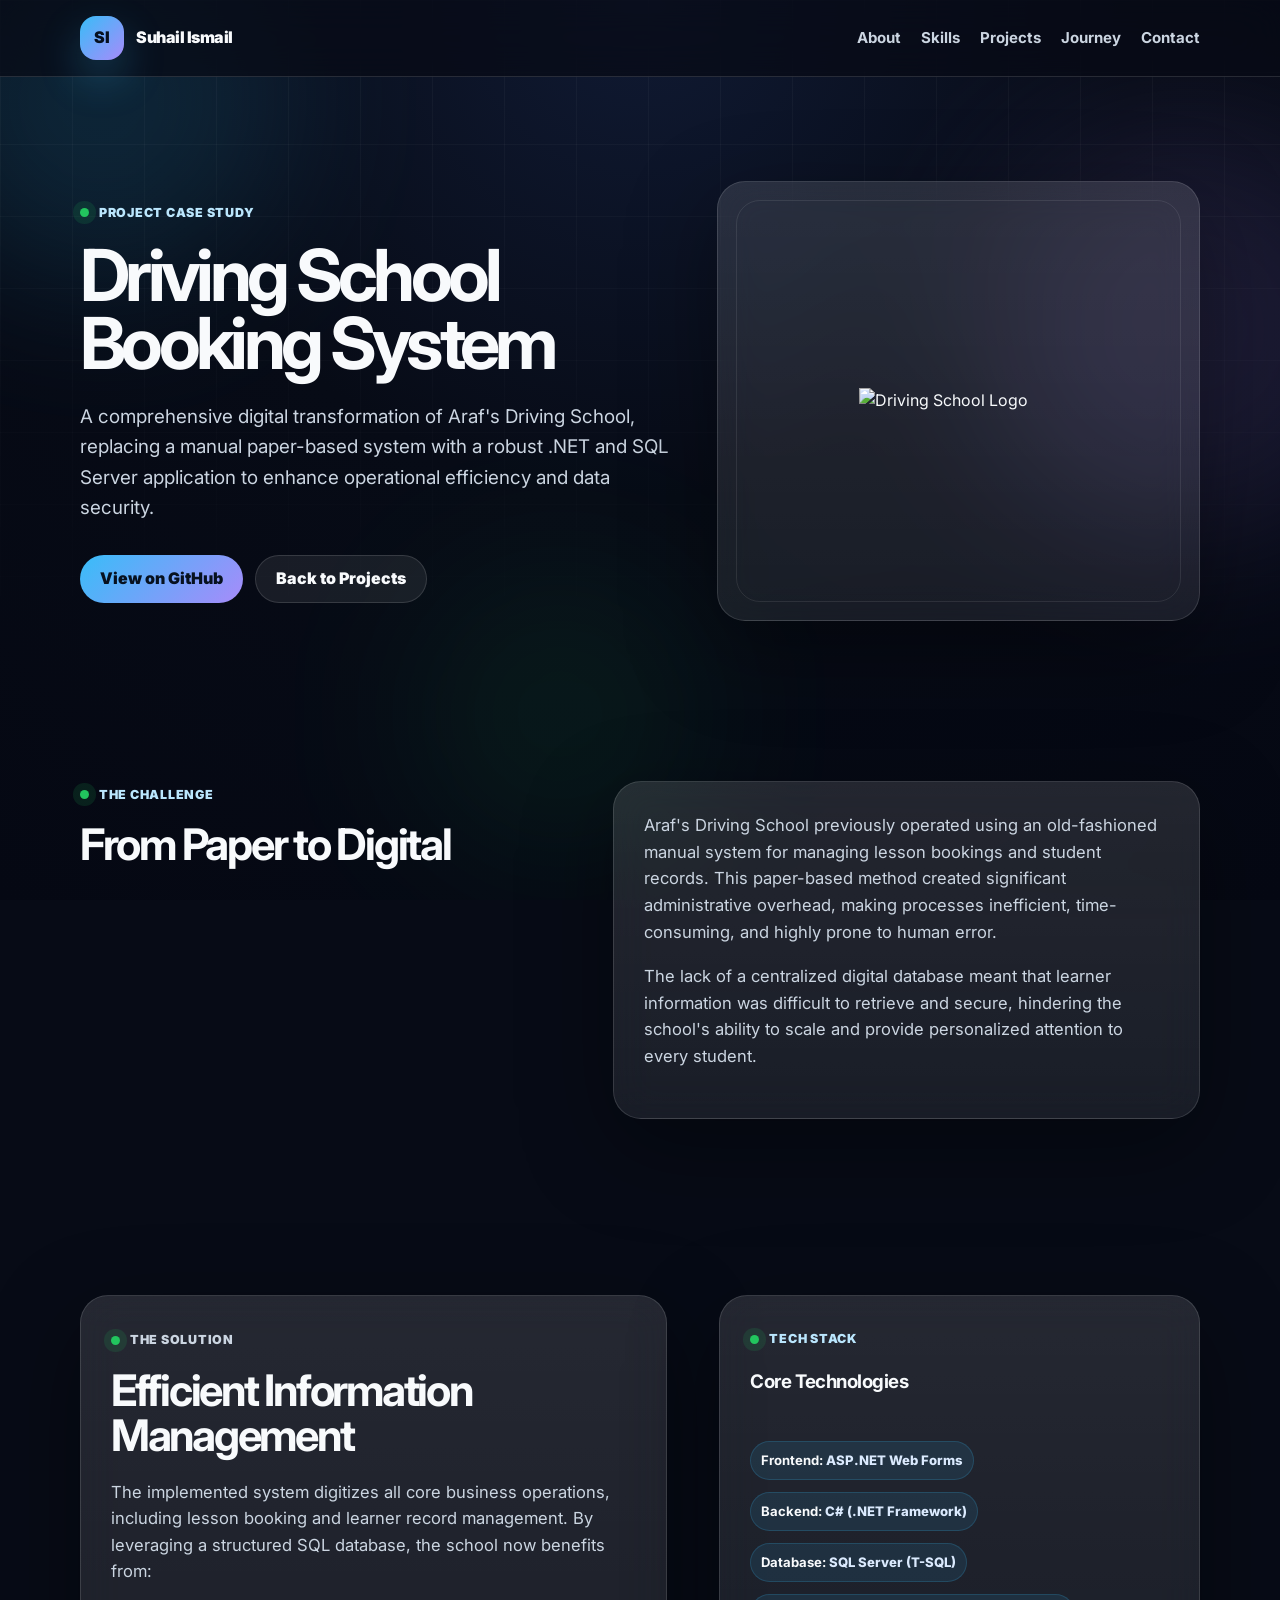
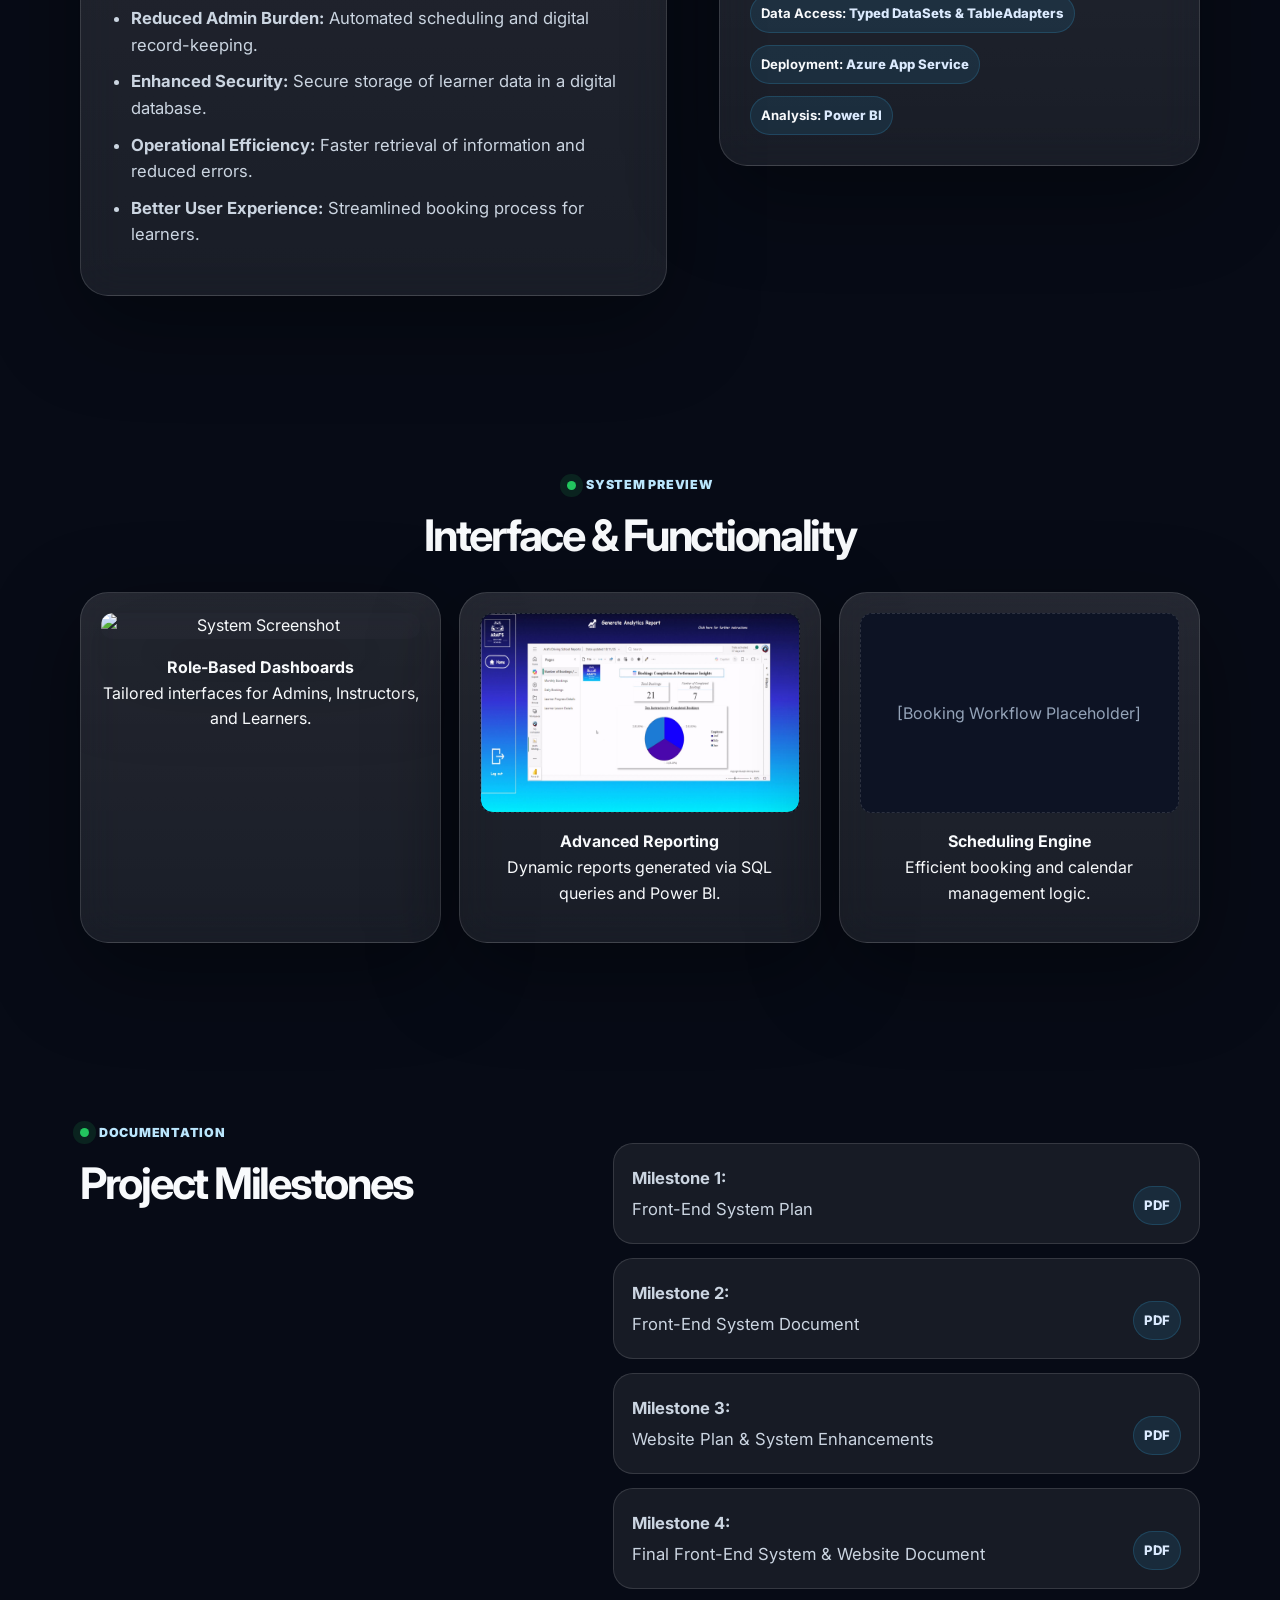
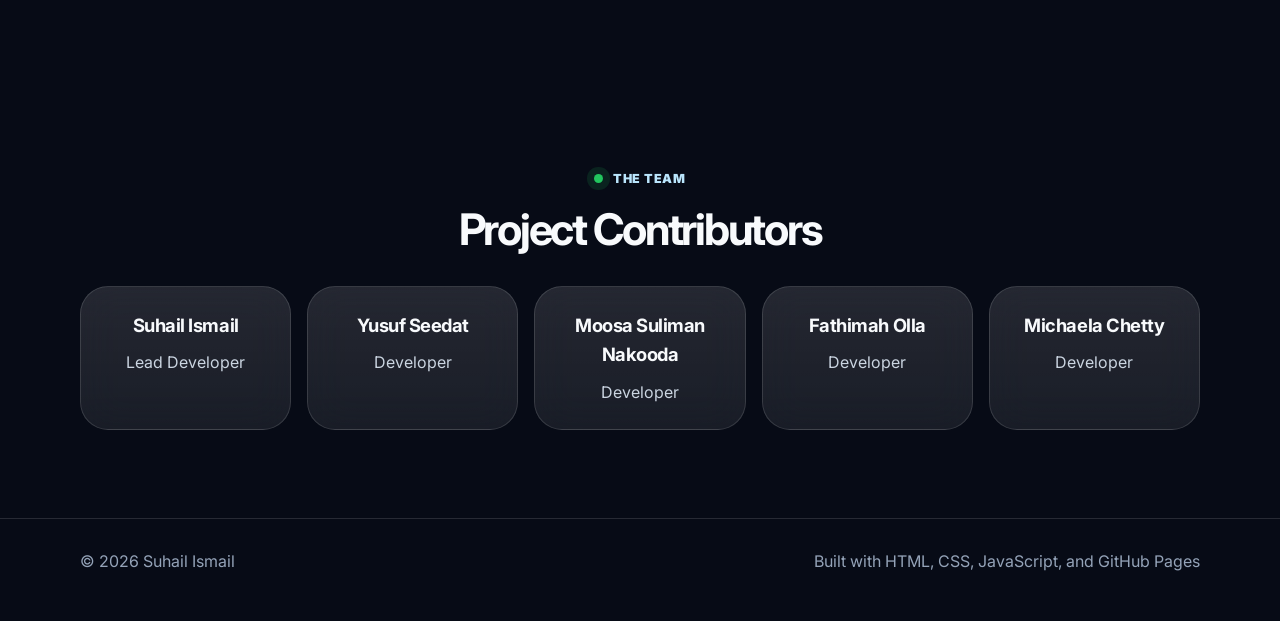
==== driving-school.html @ d76aa894 "Update image styling for system screenshot in Driving School project page" ====
<!doctype html>
<html lang="en">
<head>
  <meta charset="utf-8">
  <meta name="viewport" content="width=device-width, initial-scale=1">
  <meta name="description" content="Case study of the Driving School Booking System project by Suhail Ismail.">
  <meta name="theme-color" content="#070b16">
  <title>Driving School Booking System | Suhail Ismail</title>
  <link rel="preconnect" href="https://fonts.googleapis.com">
  <link rel="preconnect" href="https://fonts.gstatic.com" crossorigin>
  <link href="https://fonts.googleapis.com/css2?family=Inter:wght@400;500;600;700;800;900&display=swap" rel="stylesheet">
  <link rel="stylesheet" href="style.css">
</head>
<body>
  <div class="cursor-glow" aria-hidden="true"></div>
  <div class="site-bg" aria-hidden="true">
    <span class="orb orb-one"></span>
    <span class="orb orb-two"></span>
    <span class="orb orb-three"></span>
    <span class="grid-overlay"></span>
  </div>

  <header class="site-header">
    <nav class="nav wrap" aria-label="Main navigation">
      <a class="brand" href="index.html" aria-label="Suhail Ismail homepage">
        <span class="brand-mark">SI</span>
        <span class="brand-text">Suhail Ismail</span>
      </a>

      <button class="nav-toggle" type="button" aria-label="Open navigation" aria-expanded="false">
        <span></span><span></span><span></span>
      </button>

      <div class="nav-links" data-nav-links>
        <a href="index.html#about">About</a>
        <a href="index.html#skills">Skills</a>
        <a href="index.html#projects">Projects</a>
        <a href="index.html#journey">Journey</a>
        <a href="index.html#contact">Contact</a>
      </div>
    </nav>
  </header>

  <main>
    <section class="hero section-pad">
      <div class="wrap hero-grid">
        <div class="hero-copy reveal">
          <p class="eyebrow"><span></span>Project Case Study</p>
          <h1>Driving School Booking System</h1>
          <p class="hero-lead">A comprehensive digital transformation of Araf's Driving School, replacing a manual paper-based system with a robust .NET and SQL Server application to enhance operational efficiency and data security.</p>
          <div class="hero-actions">
            <a class="btn btn-primary" href="https://github.com/SI0209/MajorGroupProject" target="_blank" rel="noopener">View on GitHub</a>
            <a class="btn btn-ghost" href="index.html#projects">Back to Projects</a>
          </div>
        </div>

        <div class="hero-visual reveal tilt-card" data-tilt>
          <div class="visual-card glass-card">
            <img src="https://raw.githubusercontent.com/SI0209/MajorGroupProject/main/DrivingSchoolWebsite/Images/Logo_Transparent.png" alt="Driving School Logo" style="width: 200px; height: auto; margin: 0 auto; transform: translateZ(50px);">
          </div>
        </div>
      </div>
    </section>

    <section class="section-pad">
      <div class="wrap">
        <div class="two-col">
          <div class="section-heading reveal">
            <p class="eyebrow"><span></span>The Challenge</p>
            <h2>From Paper to Digital</h2>
          </div>
          <div class="about-copy reveal glass-card" style="padding: 30px; border-radius: var(--radius);">
            <p>Araf's Driving School previously operated using an old-fashioned manual system for managing lesson bookings and student records. This paper-based method created significant administrative overhead, making processes inefficient, time-consuming, and highly prone to human error.</p>
            <p>The lack of a centralized digital database meant that learner information was difficult to retrieve and secure, hindering the school's ability to scale and provide personalized attention to every student.</p>
          </div>
        </div>
      </div>
    </section>

    <section class="section-pad">
      <div class="wrap">
        <div class="two-col" style="grid-template-columns: minmax(0, 1.1fr) minmax(0, 0.9fr);">
          <div class="about-copy reveal glass-card" style="padding: 30px; border-radius: var(--radius);">
            <div class="section-heading" style="margin-bottom: 20px;">
              <p class="eyebrow"><span></span>The Solution</p>
              <h2>Efficient Information Management</h2>
            </div>
            <p>The implemented system digitizes all core business operations, including lesson booking and learner record management. By leveraging a structured SQL database, the school now benefits from:</p>
            <ul style="color: var(--muted); margin-top: 20px; padding-left: 20px;">
              <li style="margin-bottom: 10px;"><strong>Reduced Admin Burden:</strong> Automated scheduling and digital record-keeping.</li>
              <li style="margin-bottom: 10px;"><strong>Enhanced Security:</strong> Secure storage of learner data in a digital database.</li>
              <li style="margin-bottom: 10px;"><strong>Operational Efficiency:</strong> Faster retrieval of information and reduced errors.</li>
              <li style="margin-bottom: 10px;"><strong>Better User Experience:</strong> Streamlined booking process for learners.</li>
            </ul>
          </div>
          <div class="reveal glass-card" style="padding: 30px; border-radius: var(--radius);">
            <div class="section-heading" style="margin-bottom: 20px;">
              <p class="eyebrow"><span></span>Tech Stack</p>
              <h3>Core Technologies</h3>
            </div>
            <div class="tags" style="flex-direction: column; align-items: flex-start; gap: 12px;">
              <span><strong style="color: var(--text);">Frontend:</strong> ASP.NET Web Forms</span>
              <span><strong style="color: var(--text);">Backend:</strong> C# (.NET Framework)</span>
              <span><strong style="color: var(--text);">Database:</strong> SQL Server (T-SQL)</span>
              <span><strong style="color: var(--text);">Data Access:</strong> Typed DataSets & TableAdapters</span>
              <span><strong style="color: var(--text);">Deployment:</strong> Azure App Service</span>
              <span><strong style="color: var(--text);">Analysis:</strong> Power BI</span>
            </div>
          </div>
        </div>
      </div>
    </section>

    <section class="section-pad">
      <div class="wrap">
        <div class="section-heading reveal center-heading">
          <p class="eyebrow"><span></span>System Preview</p>
          <h2>Interface & Functionality</h2>
        </div>
        <div class="project-grid reveal" style="grid-template-columns: repeat(auto-fit, minmax(300px, 1fr));">
          <div class="glass-card" style="padding: 20px; text-align: center;">
            <img src="https://raw.githubusercontent.com/SI0209/MajorGroupProject/main/DrivingSchoolWebsite/Images/Screenshot_2.png" alt="System Screenshot" style="border-radius: 12px; margin-bottom: 15px; box-shadow: var(--shadow);">
            <p><strong>Role-Based Dashboards</strong><br>Tailored interfaces for Admins, Instructors, and Learners.</p>
          </div>
          <div class="glass-card" style="padding: 20px; text-align: center;">
            <div style="background: var(--bg-soft); height: 200px; border-radius: 12px; margin-bottom: 15px; display: grid; place-items: center; border: 1px dashed var(--line); color: var(--soft); overflow: hidden;">
              <img src="Images/FES Presentation - Made with Clipchamp_1763627851388.mp4_20260604_114147.027.jpg" alt="System Screenshot" style="width: 100%; height: 100%; object-fit: stretch; border-radius: 12px;">
            </div>
            <p><strong>Advanced Reporting</strong><br>Dynamic reports generated via SQL queries and Power BI.</p>
          </div>
          <div class="glass-card" style="padding: 20px; text-align: center;">
            <div style="background: var(--bg-soft); height: 200px; border-radius: 12px; margin-bottom: 15px; display: grid; place-items: center; border: 1px dashed var(--line); color: var(--soft);">
              [Booking Workflow Placeholder]
            </div>
            <p><strong>Scheduling Engine</strong><br>Efficient booking and calendar management logic.</p>
          </div>
        </div>
      </div>
    </section>

    <section class="section-pad">
      <div class="wrap">
        <div class="two-col">
          <div class="section-heading reveal">
            <p class="eyebrow"><span></span>Documentation</p>
            <h2>Project Milestones</h2>
          </div>
          <div class="about-copy reveal">
            <div class="about-cards" style="grid-template-columns: 1fr;">
              <a href="https://github.com/user-attachments/files/21842115/ISTN3AS.M1.DOCUMENT.1.pdf" target="_blank" class="mini-card" style="display: flex; justify-content: space-between; align-items: center; text-decoration: none;">
                <span><strong>Milestone 1:</strong> Front-End System Plan</span>
                <span class="tags"><span>PDF</span></span>
              </a>
              <a href="https://github.com/user-attachments/files/28586641/ISTN3AS.M2.DOCUMENT.2.pdf" target="_blank" class="mini-card" style="display: flex; justify-content: space-between; align-items: center; text-decoration: none;">
                <span><strong>Milestone 2:</strong> Front-End System Document</span>
                <span class="tags"><span>PDF</span></span>
              </a>
              <a href="https://github.com/user-attachments/files/28586600/ISTN3SI.M3.DOCUMENT.1.pdf" target="_blank" class="mini-card" style="display: flex; justify-content: space-between; align-items: center; text-decoration: none;">
                <span><strong>Milestone 3:</strong> Website Plan & System Enhancements</span>
                <span class="tags"><span>PDF</span></span>
              </a>
              <a href="https://github.com/user-attachments/files/28586684/ISTN3SI.M4.DOCUMENT.pdf" target="_blank" class="mini-card" style="display: flex; justify-content: space-between; align-items: center; text-decoration: none;">
                <span><strong>Milestone 4:</strong> Final Front-End System & Website Document</span>
                <span class="tags"><span>PDF</span></span>
              </a>
            </div>
          </div>
        </div>
      </div>
    </section>

    <section class="section-pad">
      <div class="wrap">
        <div class="section-heading reveal center-heading">
          <p class="eyebrow"><span></span>The Team</p>
          <h2>Project Contributors</h2>
        </div>
        <div class="skills-grid reveal" style="grid-template-columns: repeat(auto-fit, minmax(200px, 1fr));">
          <article class="skill-card glass-card" style="text-align: center;"><h3>Suhail Ismail</h3><p>Lead Developer</p></article>
          <article class="skill-card glass-card" style="text-align: center;"><h3>Yusuf Seedat</h3><p>Developer</p></article>
          <article class="skill-card glass-card" style="text-align: center;"><h3>Moosa Suliman Nakooda</h3><p>Developer</p></article>
          <article class="skill-card glass-card" style="text-align: center;"><h3>Fathimah Olla</h3><p>Developer</p></article>
          <article class="skill-card glass-card" style="text-align: center;"><h3>Michaela Chetty</h3><p>Developer</p></article>
        </div>
      </div>
    </section>
  </main>

  <footer class="site-footer">
    <div class="wrap footer-inner">
      <span>© 2026 Suhail Ismail</span>
      <span>Built with HTML, CSS, JavaScript, and GitHub Pages</span>
    </div>
  </footer>

  <script src="script.js"></script>
</body>
</html>
---- style.css ----
:root {
  --bg: #070b16;
  --bg-soft: #0d1324;
  --card: rgba(255, 255, 255, 0.075);
  --card-strong: rgba(255, 255, 255, 0.12);
  --text: #f8fafc;
  --muted: #cbd5e1;
  --soft: #94a3b8;
  --line: rgba(255, 255, 255, 0.13);
  --accent: #38bdf8;
  --accent-two: #a78bfa;
  --accent-three: #22c55e;
  --shadow: 0 28px 90px rgba(0, 0, 0, 0.38);
  --radius: 28px;
  --max: 1120px;
}

* { box-sizing: border-box; }
html { scroll-behavior: smooth; overflow-x: hidden; }
body {
  margin: 0;
  font-family: Inter, system-ui, -apple-system, BlinkMacSystemFont, "Segoe UI", sans-serif;
  background: var(--bg);
  color: var(--text);
  line-height: 1.6;
  overflow-x: hidden;
}

a { color: inherit; text-decoration: none; }
img { max-width: 100%; display: block; }
::selection { background: rgba(56, 189, 248, 0.3); }

.wrap { width: min(var(--max), calc(100% - 32px)); margin: 0 auto; }
.section-pad { padding: 88px 0; position: relative; }
.hero-copy, .section-heading, .about-copy, .skill-card, .project-card, .contact-card, .timeline { min-width: 0; }

.site-bg { position: fixed; inset: 0; z-index: -2; overflow: hidden; background: radial-gradient(circle at top, #101a33 0%, var(--bg) 45%, #050813 100%); }
.grid-overlay {
  position: absolute;
  inset: 0;
  background-image:
    linear-gradient(rgba(255,255,255,0.04) 1px, transparent 1px),
    linear-gradient(90deg, rgba(255,255,255,0.04) 1px, transparent 1px);
  background-size: 72px 72px;
  mask-image: linear-gradient(to bottom, black, transparent 78%);
}
.orb { position: absolute; border-radius: 50%; filter: blur(80px); opacity: 0.55; animation: floatOrb 16s ease-in-out infinite alternate; }
.orb-one { width: 360px; height: 360px; background: rgba(56, 189, 248, 0.28); top: -80px; left: -80px; }
.orb-two { width: 420px; height: 420px; background: rgba(167, 139, 250, 0.24); top: 120px; right: -120px; animation-delay: -4s; }
.orb-three { width: 300px; height: 300px; background: rgba(34, 197, 94, 0.15); bottom: 4%; left: 32%; animation-delay: -8s; }
@keyframes floatOrb { to { transform: translate3d(42px, -36px, 0) scale(1.08); } }

.cursor-glow {
  position: fixed;
  width: 420px;
  height: 420px;
  border-radius: 50%;
  background: radial-gradient(circle, rgba(56, 189, 248, 0.13), transparent 62%);
  pointer-events: none;
  z-index: -1;
  transform: translate(-50%, -50%);
  opacity: 0;
  transition: opacity 0.25s ease;
}

.site-header {
  position: sticky;
  top: 0;
  z-index: 50;
  backdrop-filter: blur(18px);
  background: rgba(7, 11, 22, 0.72);
  border-bottom: 1px solid var(--line);
}
.nav { min-height: 76px; display: flex; align-items: center; justify-content: space-between; gap: 24px; }
.brand { display: inline-flex; align-items: center; gap: 12px; font-weight: 900; letter-spacing: -0.03em; }
.brand-mark {
  width: 44px;
  height: 44px;
  display: grid;
  place-items: center;
  border-radius: 16px;
  background: linear-gradient(135deg, var(--accent), var(--accent-two));
  color: #06101f;
  box-shadow: 0 18px 42px rgba(56, 189, 248, 0.26);
  flex: 0 0 auto;
}
.brand-text { font-size: 1rem; }
.nav-links { display: flex; align-items: center; gap: 20px; color: var(--muted); font-weight: 700; font-size: 0.94rem; }
.nav-links a { transition: color 0.2s ease; }
.nav-links a:hover { color: var(--accent); }
.nav-toggle { display: none; width: 44px; height: 44px; border: 1px solid var(--line); border-radius: 14px; background: rgba(255,255,255,0.06); }
.nav-toggle span { display: block; width: 18px; height: 2px; margin: 4px auto; background: var(--text); border-radius: 999px; }

.hero { min-height: auto; display: grid; align-items: center; padding-top: 104px; padding-bottom: 72px; }
.hero-grid { display: grid; grid-template-columns: minmax(0, 1fr) minmax(340px, 0.82fr); gap: clamp(24px, 4vw, 48px); align-items: center; }
.eyebrow { display: inline-flex; align-items: center; gap: 10px; margin: 0 0 18px; color: #bae6fd; font-weight: 900; letter-spacing: 0.06em; text-transform: uppercase; font-size: 0.78rem; }
.eyebrow span { width: 9px; height: 9px; border-radius: 99px; background: var(--accent-three); box-shadow: 0 0 0 7px rgba(34,197,94,0.13); flex: 0 0 auto; }
h1, h2, h3, p { overflow-wrap: normal; word-break: normal; }
h1 { margin: 0; font-size: clamp(2.8rem, 5.6vw, 5.15rem); line-height: 0.96; letter-spacing: -0.065em; max-width: 780px; }
h2 { margin: 0; font-size: clamp(2rem, 3.4vw, 3.15rem); line-height: 1.04; letter-spacing: -0.052em; }
h3 { margin: 0; letter-spacing: -0.025em; }
.hero-lead { max-width: 720px; margin: 24px 0 0; color: var(--muted); font-size: clamp(1.02rem, 1.65vw, 1.18rem); }
.hero-actions { display: flex; flex-wrap: wrap; gap: 12px; margin-top: 32px; }
.btn {
  display: inline-flex;
  align-items: center;
  justify-content: center;
  min-height: 48px;
  padding: 0 20px;
  border-radius: 999px;
  font-weight: 900;
  border: 1px solid var(--line);
  transition: transform 0.2s ease, border-color 0.2s ease, background 0.2s ease;
}
.btn:hover { transform: translateY(-2px); border-color: rgba(56, 189, 248, 0.65); }
.btn-primary { border: 0; background: linear-gradient(135deg, var(--accent), var(--accent-two)); color: #07111f; }
.btn-ghost { background: rgba(255,255,255,0.075); color: var(--text); }
.hero-meta { display: grid; grid-template-columns: repeat(3, minmax(0, 1fr)); gap: 12px; margin-top: 38px; }
.hero-meta div { padding: 16px; border: 1px solid var(--line); border-radius: 18px; background: rgba(255,255,255,0.055); }
.hero-meta strong { display: block; font-size: 1.05rem; }
.hero-meta span { display: block; color: var(--soft); font-size: 0.9rem; margin-top: 3px; }

.glass-card {
  background: linear-gradient(180deg, var(--card-strong), var(--card));
  border: 1px solid var(--line);
  border-radius: var(--radius);
  box-shadow: var(--shadow);
  backdrop-filter: blur(20px);
}
.hero-visual { perspective: 900px; min-width: 0; width: 100%; max-width: 520px; justify-self: end; }
.visual-card { min-height: 440px; position: relative; padding: 26px; display: grid; align-items: center; transform-style: preserve-3d; overflow: hidden; }
.visual-card::before {
  content: "";
  position: absolute;
  inset: 18px;
  border-radius: 24px;
  border: 1px solid rgba(255,255,255,0.09);
  transform: translateZ(34px);
}
.code-window { position: relative; z-index: 2; transform: translateZ(64px); border-radius: 22px; overflow: hidden; background: rgba(4, 8, 18, 0.86); border: 1px solid rgba(255,255,255,0.12); box-shadow: 0 28px 70px rgba(0,0,0,0.38); }
.window-dots { display: flex; gap: 8px; padding: 16px; border-bottom: 1px solid rgba(255,255,255,0.1); }
.window-dots span { width: 11px; height: 11px; border-radius: 50%; background: var(--accent); }
.window-dots span:nth-child(2) { background: var(--accent-two); }
.window-dots span:nth-child(3) { background: var(--accent-three); }
pre { margin: 0; padding: 22px; color: #dbeafe; font-size: clamp(0.78rem, 1.1vw, 0.92rem); overflow-x: auto; white-space: pre; max-width: 100%; }
.floating-badge { position: absolute; z-index: 3; padding: 12px 16px; border-radius: 999px; background: rgba(255,255,255,0.1); border: 1px solid var(--line); color: var(--muted); font-weight: 900; box-shadow: 0 18px 40px rgba(0,0,0,0.2); }
.badge-top { top: 42px; right: 24px; transform: translateZ(92px); }
.badge-bottom { bottom: 46px; left: 28px; transform: translateZ(92px); }

.two-col { display: grid; grid-template-columns: minmax(0, 0.9fr) minmax(0, 1.1fr); gap: 52px; align-items: start; }
.section-heading p:not(.eyebrow), .about-copy p, .skill-card p, .project-card p, .timeline-item p, .contact-card p { color: var(--muted); }
.center-heading { text-align: center; max-width: 760px; margin: 0 auto 34px; }
.center-heading .eyebrow { justify-content: center; }
.about-copy { font-size: 1.04rem; }
.about-copy p { margin: 0 0 18px; }
.about-cards { display: grid; grid-template-columns: repeat(2, minmax(0, 1fr)); gap: 14px; margin-top: 24px; }
.mini-card { padding: 18px; border-radius: 20px; border: 1px solid var(--line); background: rgba(255,255,255,0.065); min-width: 0; }
.mini-card strong { display: block; margin-bottom: 5px; }
.mini-card span { color: var(--muted); }

.skills-grid { display: grid; grid-template-columns: repeat(4, minmax(0, 1fr)); gap: 16px; }
.skill-card { padding: 24px; box-shadow: none; }
.skill-card h3 { margin-bottom: 10px; font-size: 1.15rem; }
.skill-card p { margin: 0; }

.project-grid { display: grid; grid-template-columns: repeat(3, minmax(0, 1fr)); gap: 18px; }
.project-card { padding: 26px; min-height: 390px; display: flex; flex-direction: column; transform-style: preserve-3d; }
.project-number { width: 56px; height: 56px; display: grid; place-items: center; border-radius: 18px; background: rgba(56,189,248,0.12); border: 1px solid rgba(56,189,248,0.2); color: #bae6fd; font-weight: 950; margin-bottom: 24px; transform: translateZ(36px); flex: 0 0 auto; }
.project-card h3 { font-size: 1.35rem; margin-bottom: 12px; transform: translateZ(32px); }
.project-card p { margin: 0; transform: translateZ(26px); }
.tags { display: flex; flex-wrap: wrap; gap: 9px; margin-top: auto; padding-top: 24px; transform: translateZ(28px); }
.tags span { font-size: 0.82rem; color: #dbeafe; font-weight: 800; padding: 8px 10px; border-radius: 999px; background: rgba(56,189,248,0.1); border: 1px solid rgba(56,189,248,0.18); }

.timeline { position: relative; display: grid; gap: 24px; }
.timeline::before { content: ""; position: absolute; left: 11px; top: 8px; bottom: 8px; width: 1px; background: var(--line); }
.timeline-item { display: grid; grid-template-columns: 24px minmax(0, 1fr); gap: 18px; }
.timeline-item > span { width: 23px; height: 23px; border-radius: 50%; background: linear-gradient(135deg, var(--accent), var(--accent-two)); box-shadow: 0 0 0 8px rgba(56,189,248,0.09); position: relative; z-index: 1; }
.timeline-item h3 { margin-bottom: 5px; }
.timeline-item p { margin: 0; }

.contact-section { padding-bottom: 72px; }
.contact-card { padding: 34px; display: grid; grid-template-columns: minmax(0, 1.1fr) minmax(280px, 0.9fr); gap: 28px; align-items: center; }
.contact-card h2 { margin-bottom: 14px; }
.contact-card p { margin: 0; }
.contact-links { display: grid; gap: 12px; min-width: 0; }
.contact-links a { padding: 15px 16px; border-radius: 18px; background: rgba(255,255,255,0.065); border: 1px solid var(--line); color: var(--muted); font-weight: 900; transition: color 0.2s ease, border-color 0.2s ease, transform 0.2s ease; overflow-wrap: anywhere; }
.contact-links a:hover { color: var(--accent); border-color: rgba(56,189,248,0.38); transform: translateX(4px); }

.site-footer { border-top: 1px solid var(--line); padding: 30px 0 46px; color: var(--soft); }
.footer-inner { display: flex; justify-content: space-between; gap: 18px; flex-wrap: wrap; }

.reveal { opacity: 0; transform: translateY(24px); transition: opacity 0.7s ease, transform 0.7s ease; }
.reveal.visible { opacity: 1; transform: translateY(0); }
.tilt-card { transition: transform 0.18s ease; will-change: transform; }

@media (max-width: 1180px) {
  .hero-grid { grid-template-columns: 1fr; }
  .hero-visual { justify-self: start; max-width: 620px; }
  .visual-card { min-height: 380px; }
}

@media (max-width: 980px) {
  .two-col, .contact-card { grid-template-columns: 1fr; }
  .skills-grid, .project-grid { grid-template-columns: repeat(2, minmax(0, 1fr)); }
  .hero { min-height: auto; }
}

@media (max-width: 760px) {
  .section-pad { padding: 70px 0; }
  .nav-toggle { display: block; }
  .nav-links {
    position: absolute;
    left: 16px;
    right: 16px;
    top: 84px;
    display: grid;
    gap: 6px;
    padding: 16px;
    border: 1px solid var(--line);
    border-radius: 22px;
    background: rgba(7, 11, 22, 0.95);
    box-shadow: var(--shadow);
    opacity: 0;
    pointer-events: none;
    transform: translateY(-10px);
    transition: 0.2s ease;
  }
  .nav-links.open { opacity: 1; pointer-events: auto; transform: translateY(0); }
  .nav-links a { padding: 12px; border-radius: 14px; background: rgba(255,255,255,0.05); }
  h1 { font-size: clamp(2.45rem, 12vw, 4.1rem); letter-spacing: -0.055em; }
  h2 { font-size: clamp(2rem, 9vw, 3rem); }
  .hero-meta, .about-cards, .skills-grid, .project-grid { grid-template-columns: 1fr; }
  .hero-visual { display: none; }
}

@media (max-width: 480px) {
  .wrap { width: min(100% - 22px, var(--max)); }
  .brand-text { display: none; }
  .hero-actions .btn { width: 100%; }
  .contact-card, .project-card, .skill-card { padding: 22px; }
}

@media (prefers-reduced-motion: reduce) {
  *, *::before, *::after { animation: none !important; transition: none !important; scroll-behavior: auto !important; }
  .reveal { opacity: 1; transform: none; }
}
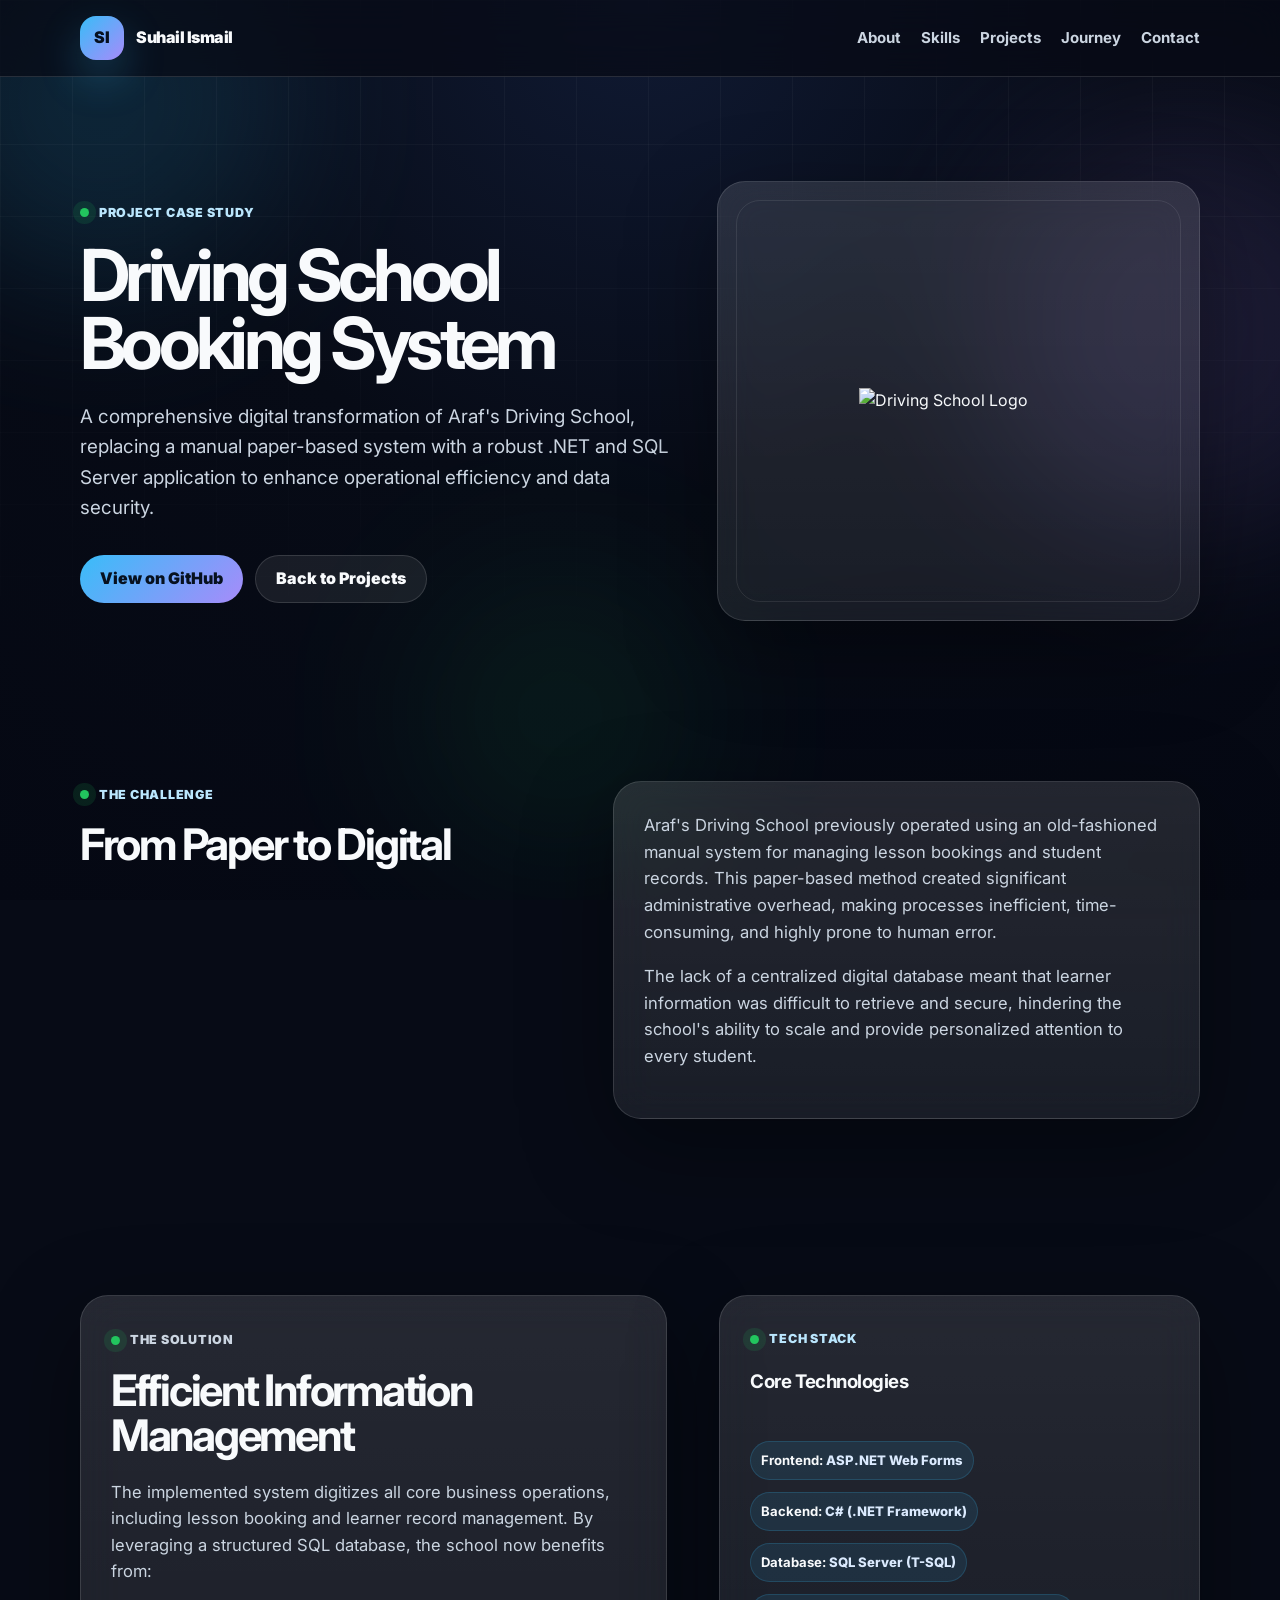
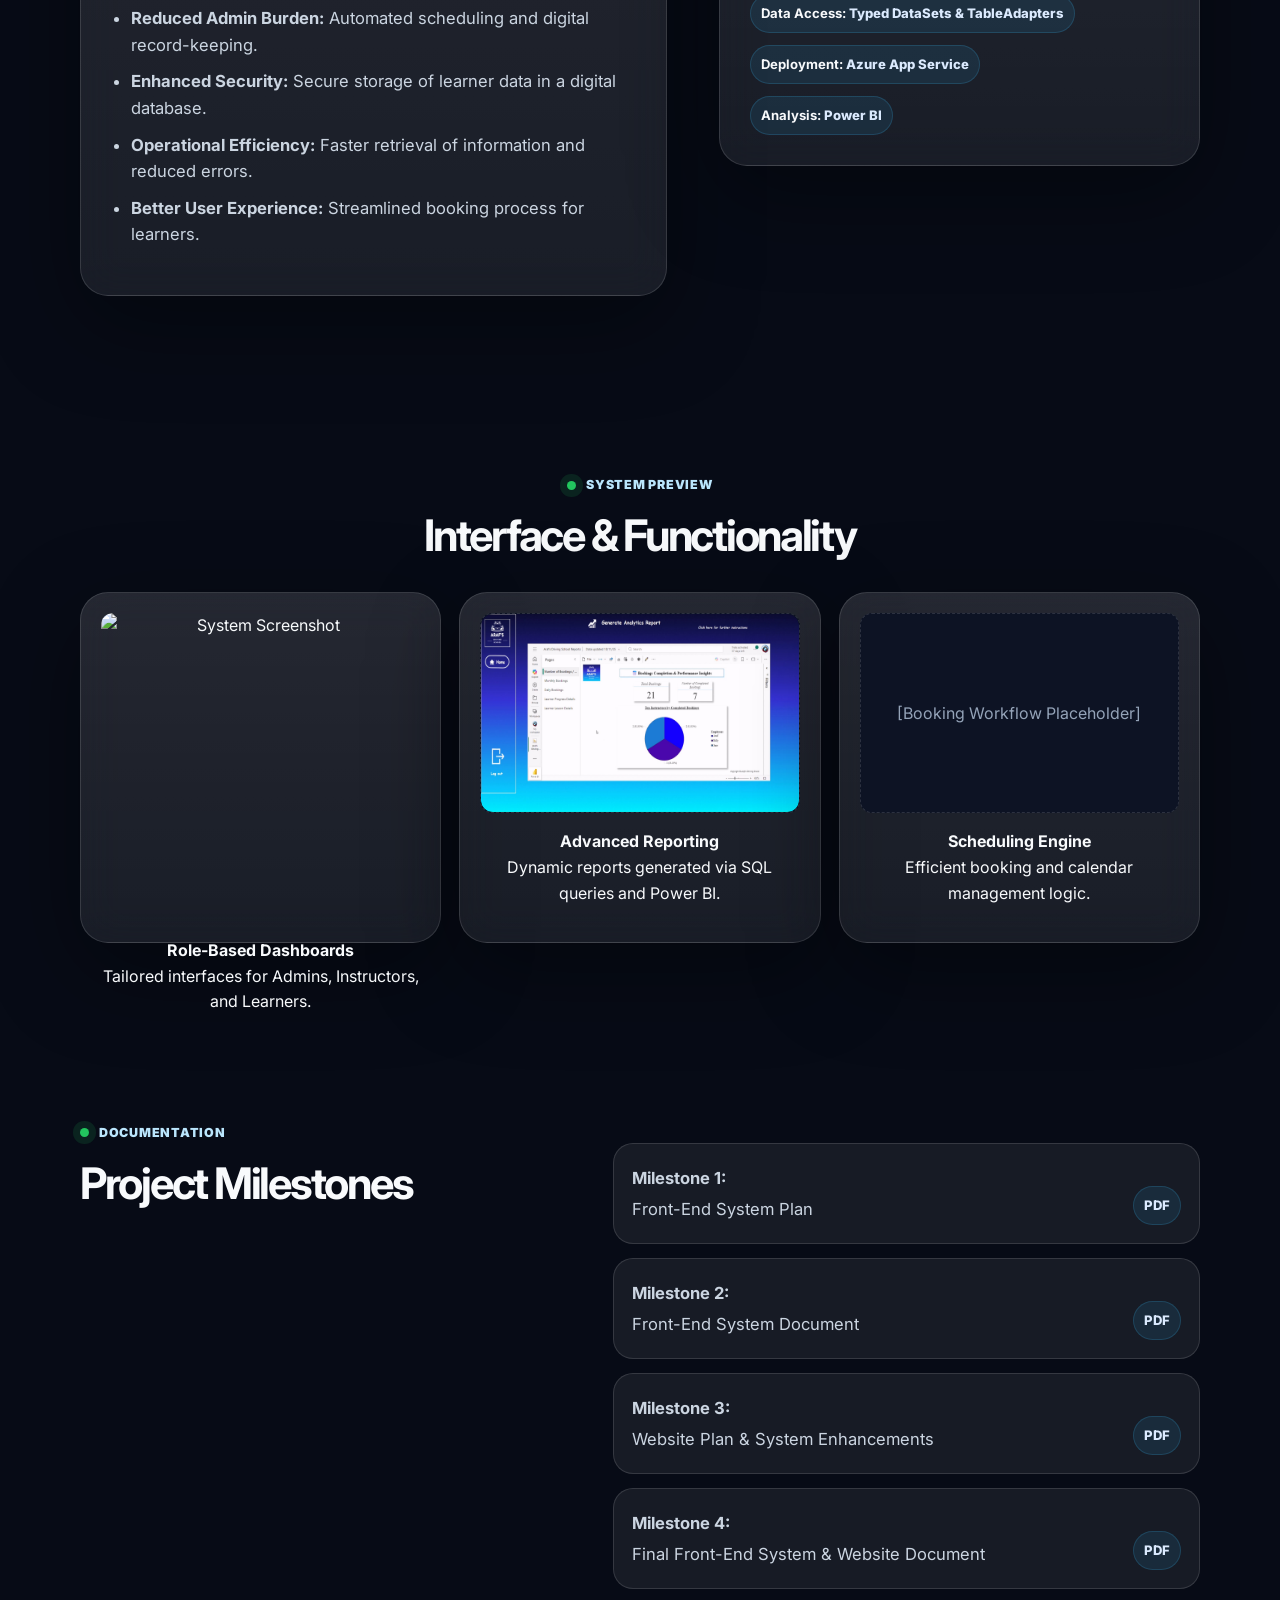
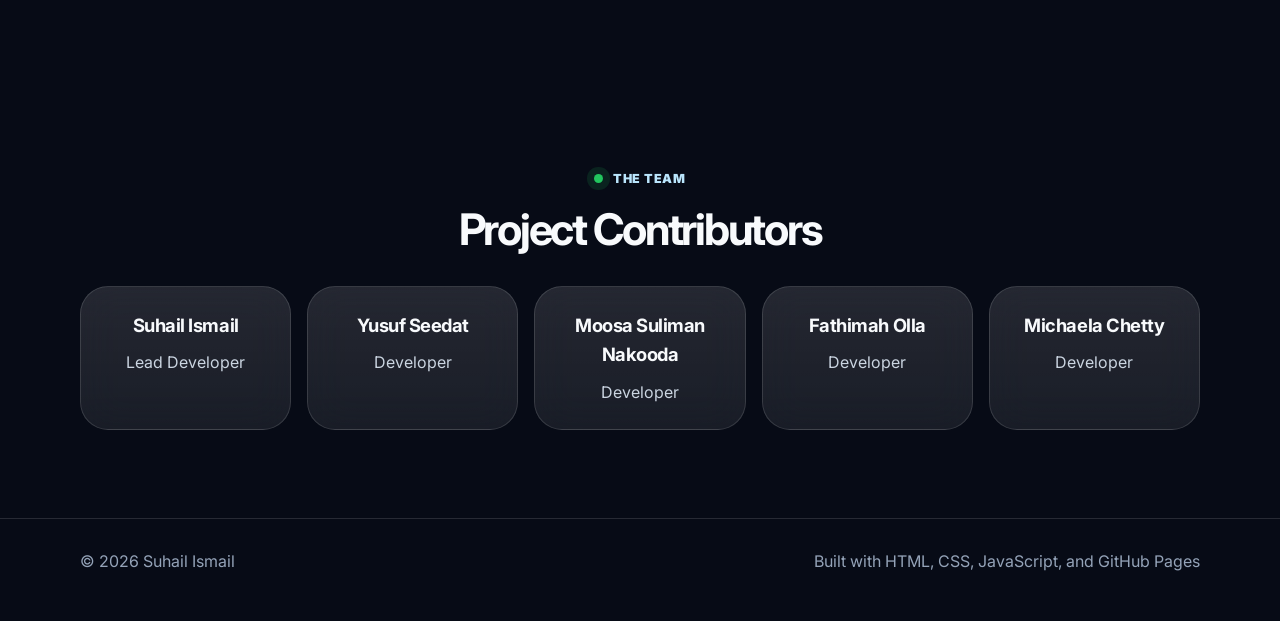
==== commit 5ea8a940: "Refactor HTML and CSS for improved structure and styling consistency" ====
--- a/driving-school.html
+++ b/driving-school.html
@@ -4,12 +4,88 @@
   <meta charset="utf-8">
   <meta name="viewport" content="width=device-width, initial-scale=1">
   <meta name="description" content="Case study of the Driving School Booking System project by Suhail Ismail.">
-  <meta name="theme-color" content="#070b16">
+  <!-- Tile colors for supported platforms -->
+  <meta name="msapplication-TileColor" content="#070b16">
+  <meta name="apple-mobile-web-app-status-bar-style" content="black-translucent">
   <title>Driving School Booking System | Suhail Ismail</title>
   <link rel="preconnect" href="https://fonts.googleapis.com">
   <link rel="preconnect" href="https://fonts.gstatic.com" crossorigin>
   <link href="https://fonts.googleapis.com/css2?family=Inter:wght@400;500;600;700;800;900&display=swap" rel="stylesheet">
   <link rel="stylesheet" href="style.css">
+  <style>
+    .mini-card {
+      display: flex;
+      justify-content: space-between;
+      align-items: center;
+      text-decoration: none;
+    }
+    .about-cards {
+      display: grid;
+      grid-template-columns: 1fr;
+    }
+    .hero-logo {
+      width: 200px;
+      height: auto;
+      margin: 0 auto;
+      transform: translateZ(50px);
+    }
+    .section-copy-card {
+      padding: 30px;
+      border-radius: var(--radius);
+    }
+    .two-col--wide {
+      grid-template-columns: minmax(0, 1.1fr) minmax(0, 0.9fr);
+    }
+    .section-heading--spaced {
+      margin-bottom: 20px;
+    }
+    .feature-list {
+      color: var(--muted);
+      margin-top: 20px;
+      padding-left: 20px;
+    }
+    .feature-list li {
+      margin-bottom: 10px;
+    }
+    .tags.column {
+      flex-direction: column;
+      align-items: flex-start;
+      gap: 12px;
+    }
+    .tags strong {
+      color: var(--text);
+    }
+    .project-grid.preview {
+      grid-template-columns: repeat(auto-fit, minmax(300px, 1fr));
+    }
+    .card-small {
+      padding: 20px;
+      text-align: center;
+    }
+    .preview-card {
+      background: var(--bg-soft);
+      height: 200px;
+      border-radius: 12px;
+      margin-bottom: 15px;
+      display: grid;
+      place-items: center;
+      border: 1px dashed var(--line);
+      color: var(--soft);
+      overflow: hidden;
+    }
+    .preview-img {
+      width: 100%;
+      height: 100%;
+      object-fit: stretch;
+      border-radius: 12px;
+    }
+    .text-center {
+      text-align: center;
+    }
+    .skills-grid {
+      grid-template-columns: repeat(auto-fit, minmax(200px, 1fr));
+    }
+  </style>
 </head>
 <body>
   <div class="cursor-glow" aria-hidden="true"></div>
@@ -56,7 +132,7 @@
 
         <div class="hero-visual reveal tilt-card" data-tilt>
           <div class="visual-card glass-card">
-            <img src="https://raw.githubusercontent.com/SI0209/MajorGroupProject/main/DrivingSchoolWebsite/Images/Logo_Transparent.png" alt="Driving School Logo" style="width: 200px; height: auto; margin: 0 auto; transform: translateZ(50px);">
+            <img src="https://raw.githubusercontent.com/SI0209/MajorGroupProject/main/DrivingSchoolWebsite/Images/Logo_Transparent.png" alt="Driving School Logo" class="hero-logo">
           </div>
         </div>
       </div>
@@ -69,7 +145,7 @@
             <p class="eyebrow"><span></span>The Challenge</p>
             <h2>From Paper to Digital</h2>
           </div>
-          <div class="about-copy reveal glass-card" style="padding: 30px; border-radius: var(--radius);">
+          <div class="about-copy reveal glass-card section-copy-card">
             <p>Araf's Driving School previously operated using an old-fashioned manual system for managing lesson bookings and student records. This paper-based method created significant administrative overhead, making processes inefficient, time-consuming, and highly prone to human error.</p>
             <p>The lack of a centralized digital database meant that learner information was difficult to retrieve and secure, hindering the school's ability to scale and provide personalized attention to every student.</p>
           </div>
@@ -79,32 +155,32 @@
 
     <section class="section-pad">
       <div class="wrap">
-        <div class="two-col" style="grid-template-columns: minmax(0, 1.1fr) minmax(0, 0.9fr);">
-          <div class="about-copy reveal glass-card" style="padding: 30px; border-radius: var(--radius);">
-            <div class="section-heading" style="margin-bottom: 20px;">
+        <div class="two-col two-col--wide">
+          <div class="about-copy reveal glass-card section-copy-card">
+            <div class="section-heading section-heading--spaced">
               <p class="eyebrow"><span></span>The Solution</p>
               <h2>Efficient Information Management</h2>
             </div>
             <p>The implemented system digitizes all core business operations, including lesson booking and learner record management. By leveraging a structured SQL database, the school now benefits from:</p>
-            <ul style="color: var(--muted); margin-top: 20px; padding-left: 20px;">
-              <li style="margin-bottom: 10px;"><strong>Reduced Admin Burden:</strong> Automated scheduling and digital record-keeping.</li>
-              <li style="margin-bottom: 10px;"><strong>Enhanced Security:</strong> Secure storage of learner data in a digital database.</li>
-              <li style="margin-bottom: 10px;"><strong>Operational Efficiency:</strong> Faster retrieval of information and reduced errors.</li>
-              <li style="margin-bottom: 10px;"><strong>Better User Experience:</strong> Streamlined booking process for learners.</li>
+            <ul class="feature-list">
+              <li><strong>Reduced Admin Burden:</strong> Automated scheduling and digital record-keeping.</li>
+              <li><strong>Enhanced Security:</strong> Secure storage of learner data in a digital database.</li>
+              <li><strong>Operational Efficiency:</strong> Faster retrieval of information and reduced errors.</li>
+              <li><strong>Better User Experience:</strong> Streamlined booking process for learners.</li>
             </ul>
           </div>
-          <div class="reveal glass-card" style="padding: 30px; border-radius: var(--radius);">
-            <div class="section-heading" style="margin-bottom: 20px;">
+          <div class="reveal glass-card section-copy-card">
+            <div class="section-heading section-heading--spaced">
               <p class="eyebrow"><span></span>Tech Stack</p>
               <h3>Core Technologies</h3>
             </div>
-            <div class="tags" style="flex-direction: column; align-items: flex-start; gap: 12px;">
-              <span><strong style="color: var(--text);">Frontend:</strong> ASP.NET Web Forms</span>
-              <span><strong style="color: var(--text);">Backend:</strong> C# (.NET Framework)</span>
-              <span><strong style="color: var(--text);">Database:</strong> SQL Server (T-SQL)</span>
-              <span><strong style="color: var(--text);">Data Access:</strong> Typed DataSets & TableAdapters</span>
-              <span><strong style="color: var(--text);">Deployment:</strong> Azure App Service</span>
-              <span><strong style="color: var(--text);">Analysis:</strong> Power BI</span>
+            <div class="tags column">
+              <span><strong>Frontend:</strong> ASP.NET Web Forms</span>
+              <span><strong>Backend:</strong> C# (.NET Framework)</span>
+              <span><strong>Database:</strong> SQL Server (T-SQL)</span>
+              <span><strong>Data Access:</strong> Typed DataSets & TableAdapters</span>
+              <span><strong>Deployment:</strong> Azure App Service</span>
+              <span><strong>Analysis:</strong> Power BI</span>
             </div>
           </div>
         </div>
@@ -117,19 +193,19 @@
           <p class="eyebrow"><span></span>System Preview</p>
           <h2>Interface & Functionality</h2>
         </div>
-        <div class="project-grid reveal" style="grid-template-columns: repeat(auto-fit, minmax(300px, 1fr));">
-          <div class="glass-card" style="padding: 20px; text-align: center;">
-            <img src="https://raw.githubusercontent.com/SI0209/MajorGroupProject/main/DrivingSchoolWebsite/Images/Screenshot_2.png" alt="System Screenshot" style="border-radius: 12px; margin-bottom: 15px; box-shadow: var(--shadow);">
+        <div class="project-grid reveal preview">
+          <div class="glass-card card-small">
+            <img src="https://raw.githubusercontent.com/SI0209/MajorGroupProject/main/DrivingSchoolWebsite/Images/Screenshot_2.png" alt="System Screenshot" class="preview-img">
             <p><strong>Role-Based Dashboards</strong><br>Tailored interfaces for Admins, Instructors, and Learners.</p>
           </div>
-          <div class="glass-card" style="padding: 20px; text-align: center;">
-            <div style="background: var(--bg-soft); height: 200px; border-radius: 12px; margin-bottom: 15px; display: grid; place-items: center; border: 1px dashed var(--line); color: var(--soft); overflow: hidden;">
-              <img src="Images/FES Presentation - Made with Clipchamp_1763627851388.mp4_20260604_114147.027.jpg" alt="System Screenshot" style="width: 100%; height: 100%; object-fit: stretch; border-radius: 12px;">
+          <div class="glass-card card-small">
+            <div class="preview-card">
+              <img src="Images/FES Presentation - Made with Clipchamp_1763627851388.mp4_20260604_114147.027.jpg" alt="System Screenshot" class="preview-img">
             </div>
             <p><strong>Advanced Reporting</strong><br>Dynamic reports generated via SQL queries and Power BI.</p>
           </div>
-          <div class="glass-card" style="padding: 20px; text-align: center;">
-            <div style="background: var(--bg-soft); height: 200px; border-radius: 12px; margin-bottom: 15px; display: grid; place-items: center; border: 1px dashed var(--line); color: var(--soft);">
+          <div class="glass-card card-small">
+            <div class="preview-card">
               [Booking Workflow Placeholder]
             </div>
             <p><strong>Scheduling Engine</strong><br>Efficient booking and calendar management logic.</p>
@@ -146,20 +222,20 @@
             <h2>Project Milestones</h2>
           </div>
           <div class="about-copy reveal">
-            <div class="about-cards" style="grid-template-columns: 1fr;">
-              <a href="https://github.com/user-attachments/files/21842115/ISTN3AS.M1.DOCUMENT.1.pdf" target="_blank" class="mini-card" style="display: flex; justify-content: space-between; align-items: center; text-decoration: none;">
+            <div class="about-cards">
+              <a href="https://github.com/user-attachments/files/21842115/ISTN3AS.M1.DOCUMENT.1.pdf" target="_blank" rel="noopener noreferrer" class="mini-card">
                 <span><strong>Milestone 1:</strong> Front-End System Plan</span>
                 <span class="tags"><span>PDF</span></span>
               </a>
-              <a href="https://github.com/user-attachments/files/28586641/ISTN3AS.M2.DOCUMENT.2.pdf" target="_blank" class="mini-card" style="display: flex; justify-content: space-between; align-items: center; text-decoration: none;">
+              <a href="https://github.com/user-attachments/files/28586641/ISTN3AS.M2.DOCUMENT.2.pdf" target="_blank" rel="noopener noreferrer" class="mini-card">
                 <span><strong>Milestone 2:</strong> Front-End System Document</span>
                 <span class="tags"><span>PDF</span></span>
               </a>
-              <a href="https://github.com/user-attachments/files/28586600/ISTN3SI.M3.DOCUMENT.1.pdf" target="_blank" class="mini-card" style="display: flex; justify-content: space-between; align-items: center; text-decoration: none;">
+              <a href="https://github.com/user-attachments/files/28586600/ISTN3SI.M3.DOCUMENT.1.pdf" target="_blank" rel="noopener noreferrer" class="mini-card">
                 <span><strong>Milestone 3:</strong> Website Plan & System Enhancements</span>
                 <span class="tags"><span>PDF</span></span>
               </a>
-              <a href="https://github.com/user-attachments/files/28586684/ISTN3SI.M4.DOCUMENT.pdf" target="_blank" class="mini-card" style="display: flex; justify-content: space-between; align-items: center; text-decoration: none;">
+              <a href="https://github.com/user-attachments/files/28586684/ISTN3SI.M4.DOCUMENT.pdf" target="_blank" rel="noopener noreferrer" class="mini-card">
                 <span><strong>Milestone 4:</strong> Final Front-End System & Website Document</span>
                 <span class="tags"><span>PDF</span></span>
               </a>
@@ -175,12 +251,12 @@
           <p class="eyebrow"><span></span>The Team</p>
           <h2>Project Contributors</h2>
         </div>
-        <div class="skills-grid reveal" style="grid-template-columns: repeat(auto-fit, minmax(200px, 1fr));">
-          <article class="skill-card glass-card" style="text-align: center;"><h3>Suhail Ismail</h3><p>Lead Developer</p></article>
-          <article class="skill-card glass-card" style="text-align: center;"><h3>Yusuf Seedat</h3><p>Developer</p></article>
-          <article class="skill-card glass-card" style="text-align: center;"><h3>Moosa Suliman Nakooda</h3><p>Developer</p></article>
-          <article class="skill-card glass-card" style="text-align: center;"><h3>Fathimah Olla</h3><p>Developer</p></article>
-          <article class="skill-card glass-card" style="text-align: center;"><h3>Michaela Chetty</h3><p>Developer</p></article>
+        <div class="skills-grid reveal">
+          <article class="skill-card glass-card text-center"><h3>Suhail Ismail</h3><p>Lead Developer</p></article>
+          <article class="skill-card glass-card text-center"><h3>Yusuf Seedat</h3><p>Developer</p></article>
+          <article class="skill-card glass-card text-center"><h3>Moosa Suliman Nakooda</h3><p>Developer</p></article>
+          <article class="skill-card glass-card text-center"><h3>Fathimah Olla</h3><p>Developer</p></article>
+          <article class="skill-card glass-card text-center"><h3>Michaela Chetty</h3><p>Developer</p></article>
         </div>
       </div>
     </section>
--- a/style.css
+++ b/style.css
@@ -42,6 +42,7 @@
     linear-gradient(rgba(255,255,255,0.04) 1px, transparent 1px),
     linear-gradient(90deg, rgba(255,255,255,0.04) 1px, transparent 1px);
   background-size: 72px 72px;
+  -webkit-mask-image: linear-gradient(to bottom, black, transparent 78%);
   mask-image: linear-gradient(to bottom, black, transparent 78%);
 }
 .orb { position: absolute; border-radius: 50%; filter: blur(80px); opacity: 0.55; animation: floatOrb 16s ease-in-out infinite alternate; }
@@ -67,6 +68,7 @@
   position: sticky;
   top: 0;
   z-index: 50;
+  -webkit-backdrop-filter: blur(18px);
   backdrop-filter: blur(18px);
   background: rgba(7, 11, 22, 0.72);
   border-bottom: 1px solid var(--line);
@@ -91,7 +93,7 @@
 .nav-toggle { display: none; width: 44px; height: 44px; border: 1px solid var(--line); border-radius: 14px; background: rgba(255,255,255,0.06); }
 .nav-toggle span { display: block; width: 18px; height: 2px; margin: 4px auto; background: var(--text); border-radius: 999px; }
 
-.hero { min-height: auto; display: grid; align-items: center; padding-top: 104px; padding-bottom: 72px; }
+.hero { min-height: 0; display: grid; align-items: center; padding-top: 104px; padding-bottom: 72px; }
 .hero-grid { display: grid; grid-template-columns: minmax(0, 1fr) minmax(340px, 0.82fr); gap: clamp(24px, 4vw, 48px); align-items: center; }
 .eyebrow { display: inline-flex; align-items: center; gap: 10px; margin: 0 0 18px; color: #bae6fd; font-weight: 900; letter-spacing: 0.06em; text-transform: uppercase; font-size: 0.78rem; }
 .eyebrow span { width: 9px; height: 9px; border-radius: 99px; background: var(--accent-three); box-shadow: 0 0 0 7px rgba(34,197,94,0.13); flex: 0 0 auto; }
@@ -125,6 +127,7 @@
   border: 1px solid var(--line);
   border-radius: var(--radius);
   box-shadow: var(--shadow);
+  -webkit-backdrop-filter: blur(20px); /* Safari 9+, iOS 9+ */
   backdrop-filter: blur(20px);
 }
 .hero-visual { perspective: 900px; min-width: 0; width: 100%; max-width: 520px; justify-self: end; }
@@ -183,8 +186,16 @@
 .contact-card h2 { margin-bottom: 14px; }
 .contact-card p { margin: 0; }
 .contact-links { display: grid; gap: 12px; min-width: 0; }
-.contact-links a { padding: 15px 16px; border-radius: 18px; background: rgba(255,255,255,0.065); border: 1px solid var(--line); color: var(--muted); font-weight: 900; transition: color 0.2s ease, border-color 0.2s ease, transform 0.2s ease; overflow-wrap: anywhere; }
-.contact-links a:hover { color: var(--accent); border-color: rgba(56,189,248,0.38); transform: translateX(4px); }
+  .contact-links a { display: flex; align-items: center; gap: 10px; padding: 15px 16px; border-radius: 18px; background: rgba(255,255,255,0.065); border: 1px solid var(--line); color: var(--muted); font-weight: 900; transition: color 0.2s ease, border-color 0.2s ease, transform 0.2s ease; overflow-wrap: anywhere; }
+  .contact-links a:hover { color: var(--accent); border-color: rgba(56,189,248,0.38); transform: translateX(4px); }
+
+  .contact-link-whatsapp { display: flex; align-items: center; gap: 10px; }
+  .contact-link-whatsapp:hover { color: #25D366 !important; border-color: rgba(37, 211, 102, 0.4) !important; }
+  .contact-link-github:hover { color: #a78bfa !important; border-color: rgba(167, 139, 250, 0.4) !important; }
+  .contact-link-linkedin:hover { color: #0077b5 !important; border-color: rgba(0, 119, 181, 0.4) !important; }
+  .contact-link-phone:hover { color: #3DDC84 !important; border-color: rgba(61, 220, 132, 0.4) !important; }
+  .contact-link-email:hover { color: #0072C6 !important; border-color: rgba(0, 114, 198, 0.4) !important; }
+
 
 .site-footer { border-top: 1px solid var(--line); padding: 30px 0 46px; color: var(--soft); }
 .footer-inner { display: flex; justify-content: space-between; gap: 18px; flex-wrap: wrap; }
@@ -202,7 +213,7 @@
 @media (max-width: 980px) {
   .two-col, .contact-card { grid-template-columns: 1fr; }
   .skills-grid, .project-grid { grid-template-columns: repeat(2, minmax(0, 1fr)); }
-  .hero { min-height: auto; }
+  .hero { min-height: 0; }
 }
 
 @media (max-width: 760px) {
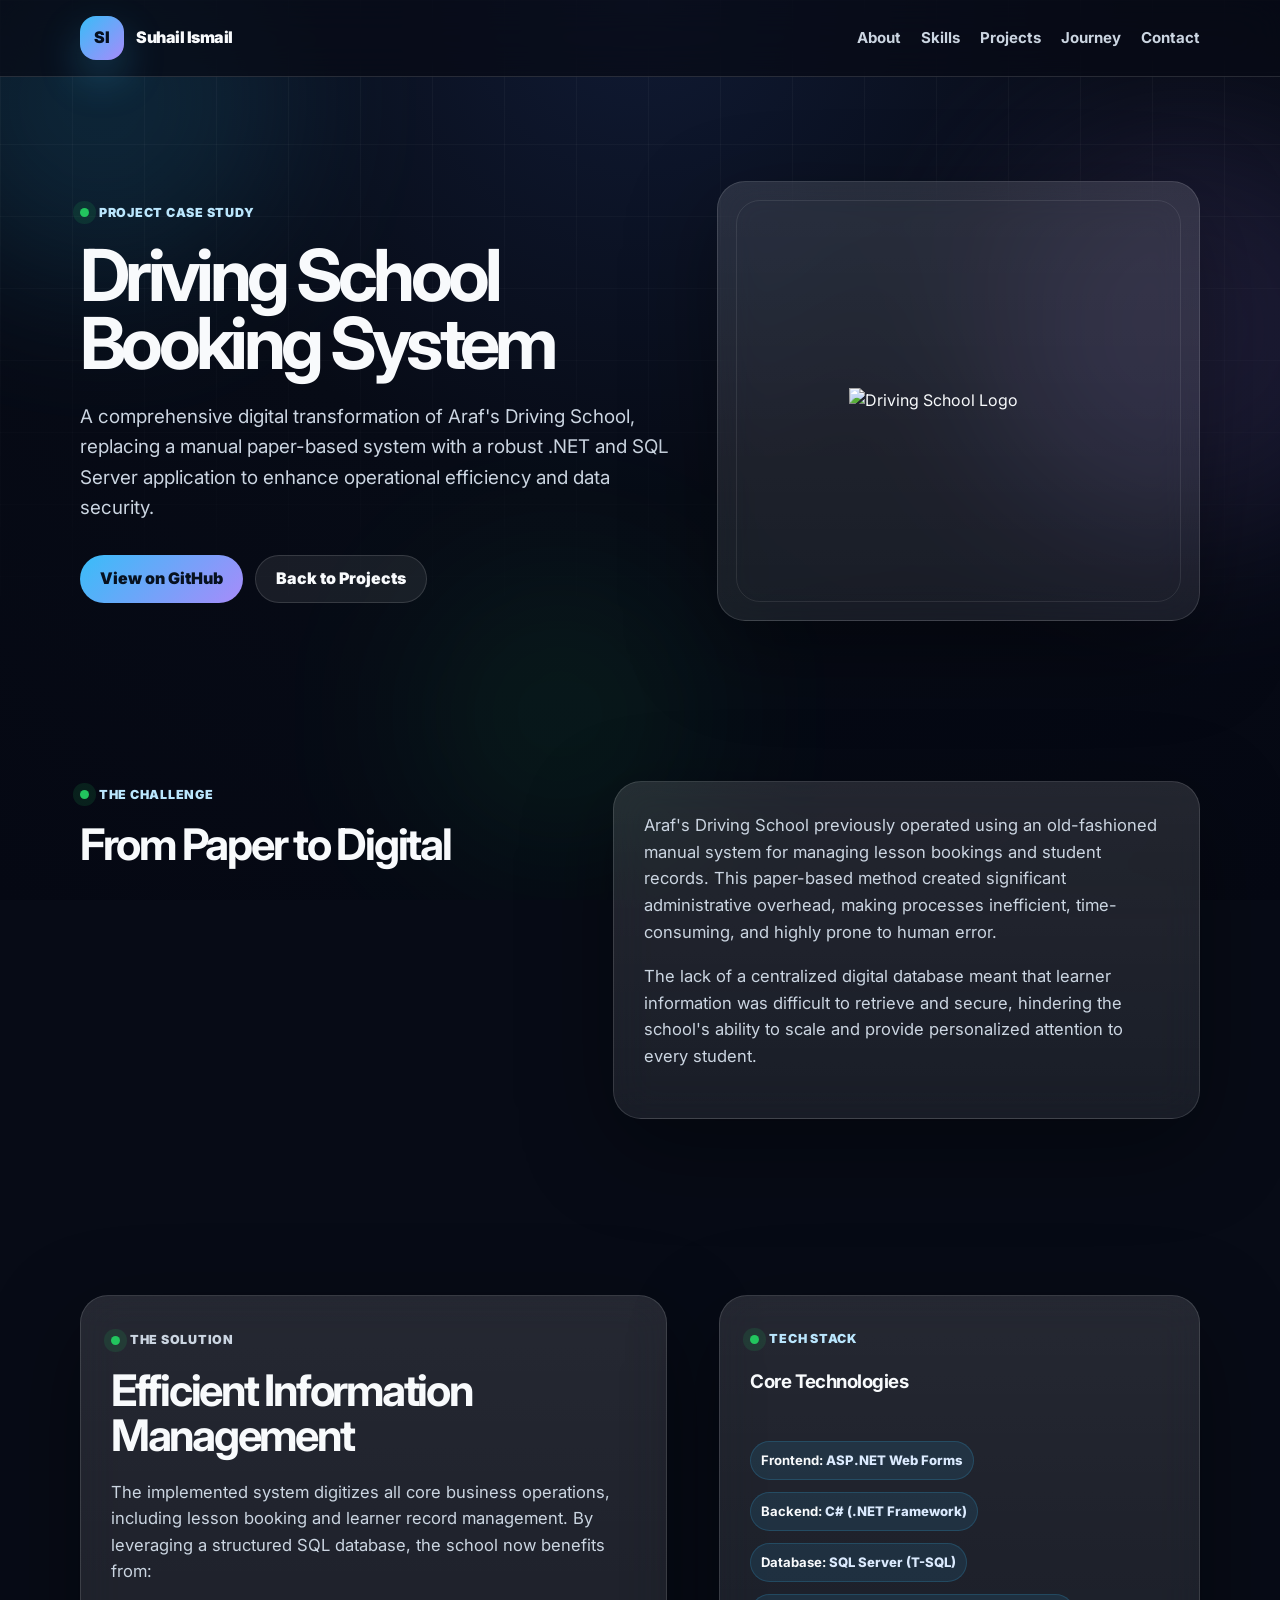
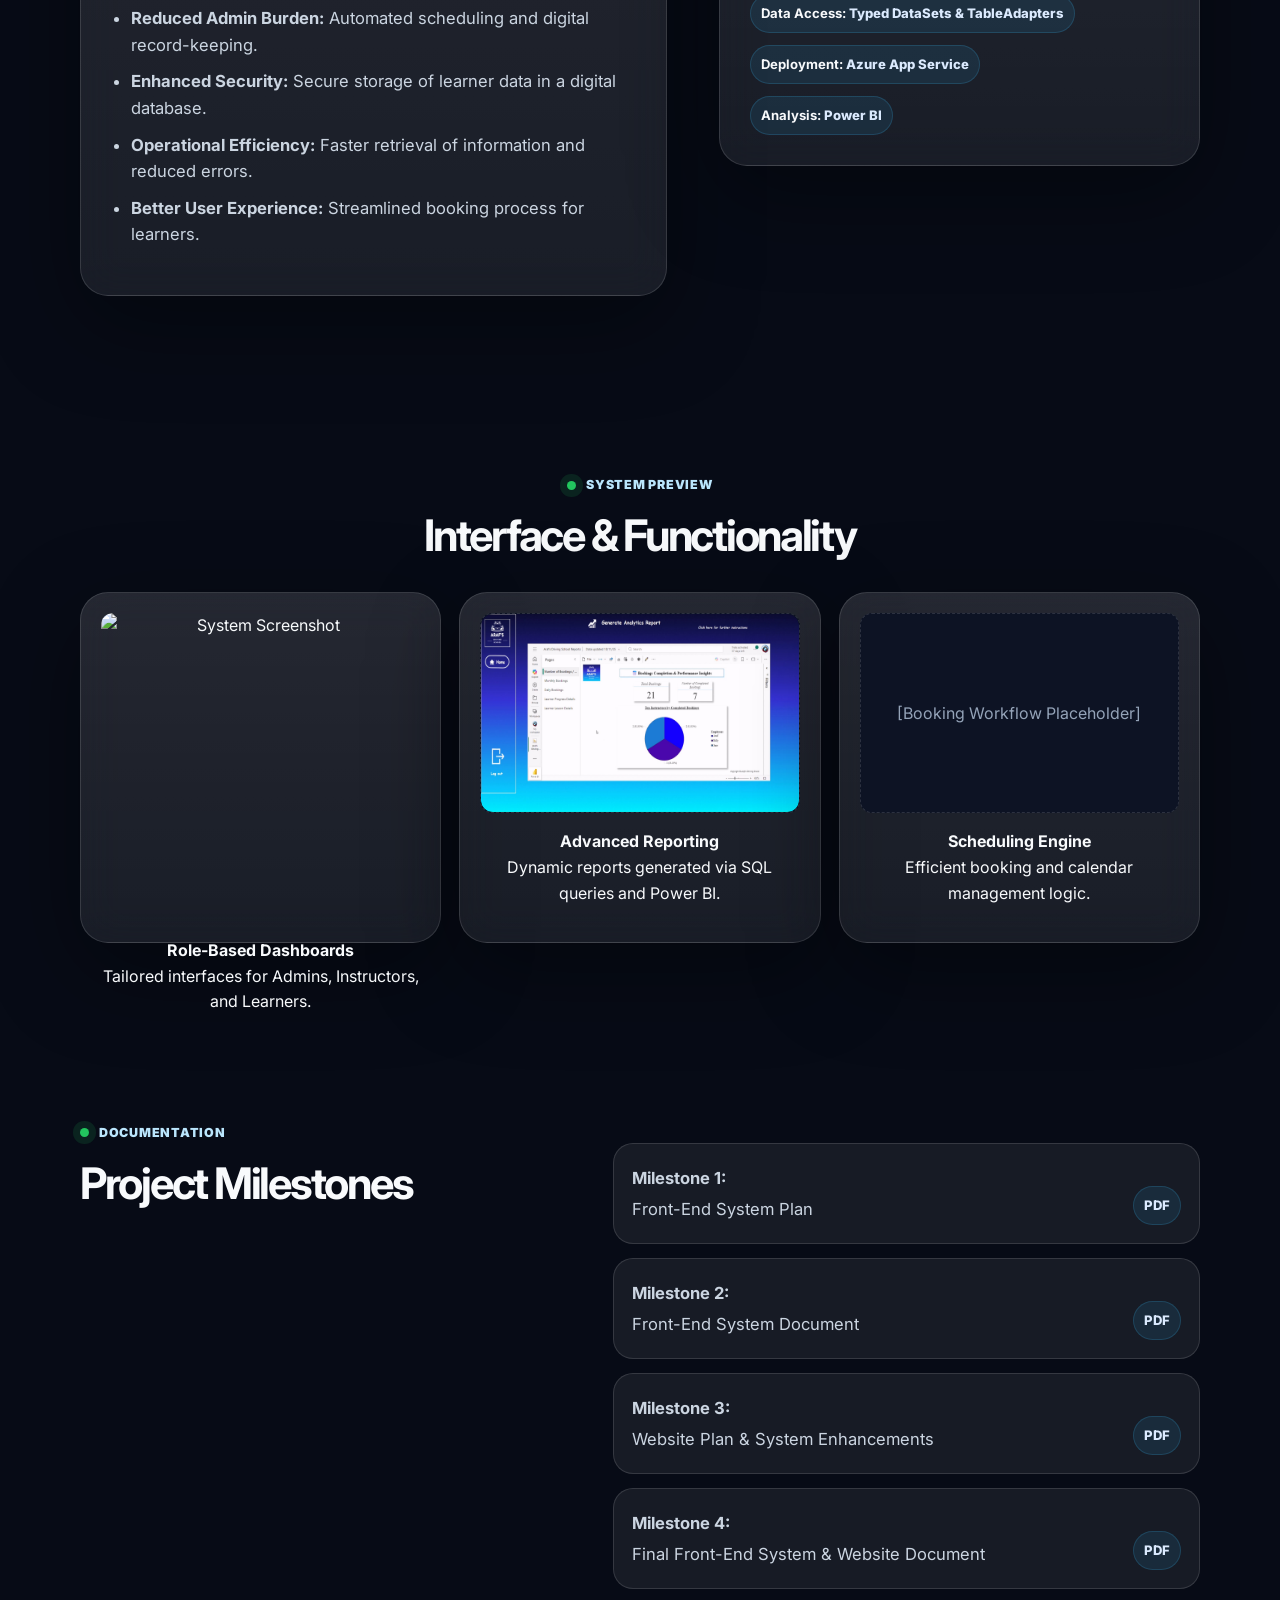
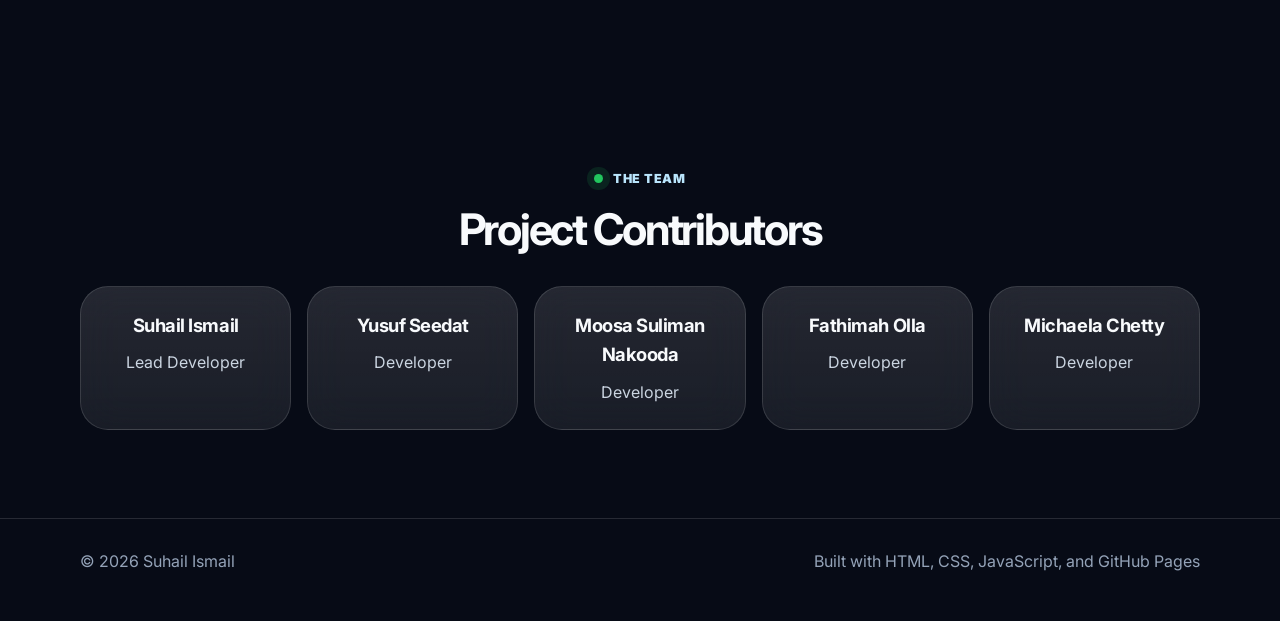
==== commit 5456cdd2: "Update hero logo dimensions and styling for responsiveness" ====
--- a/driving-school.html
+++ b/driving-school.html
@@ -24,9 +24,11 @@
       grid-template-columns: 1fr;
     }
     .hero-logo {
-      width: 200px;
+      width: 220px;
+      max-width: 100%;
       height: auto;
       margin: 0 auto;
+      display: block;
       transform: translateZ(50px);
     }
     .section-copy-card {
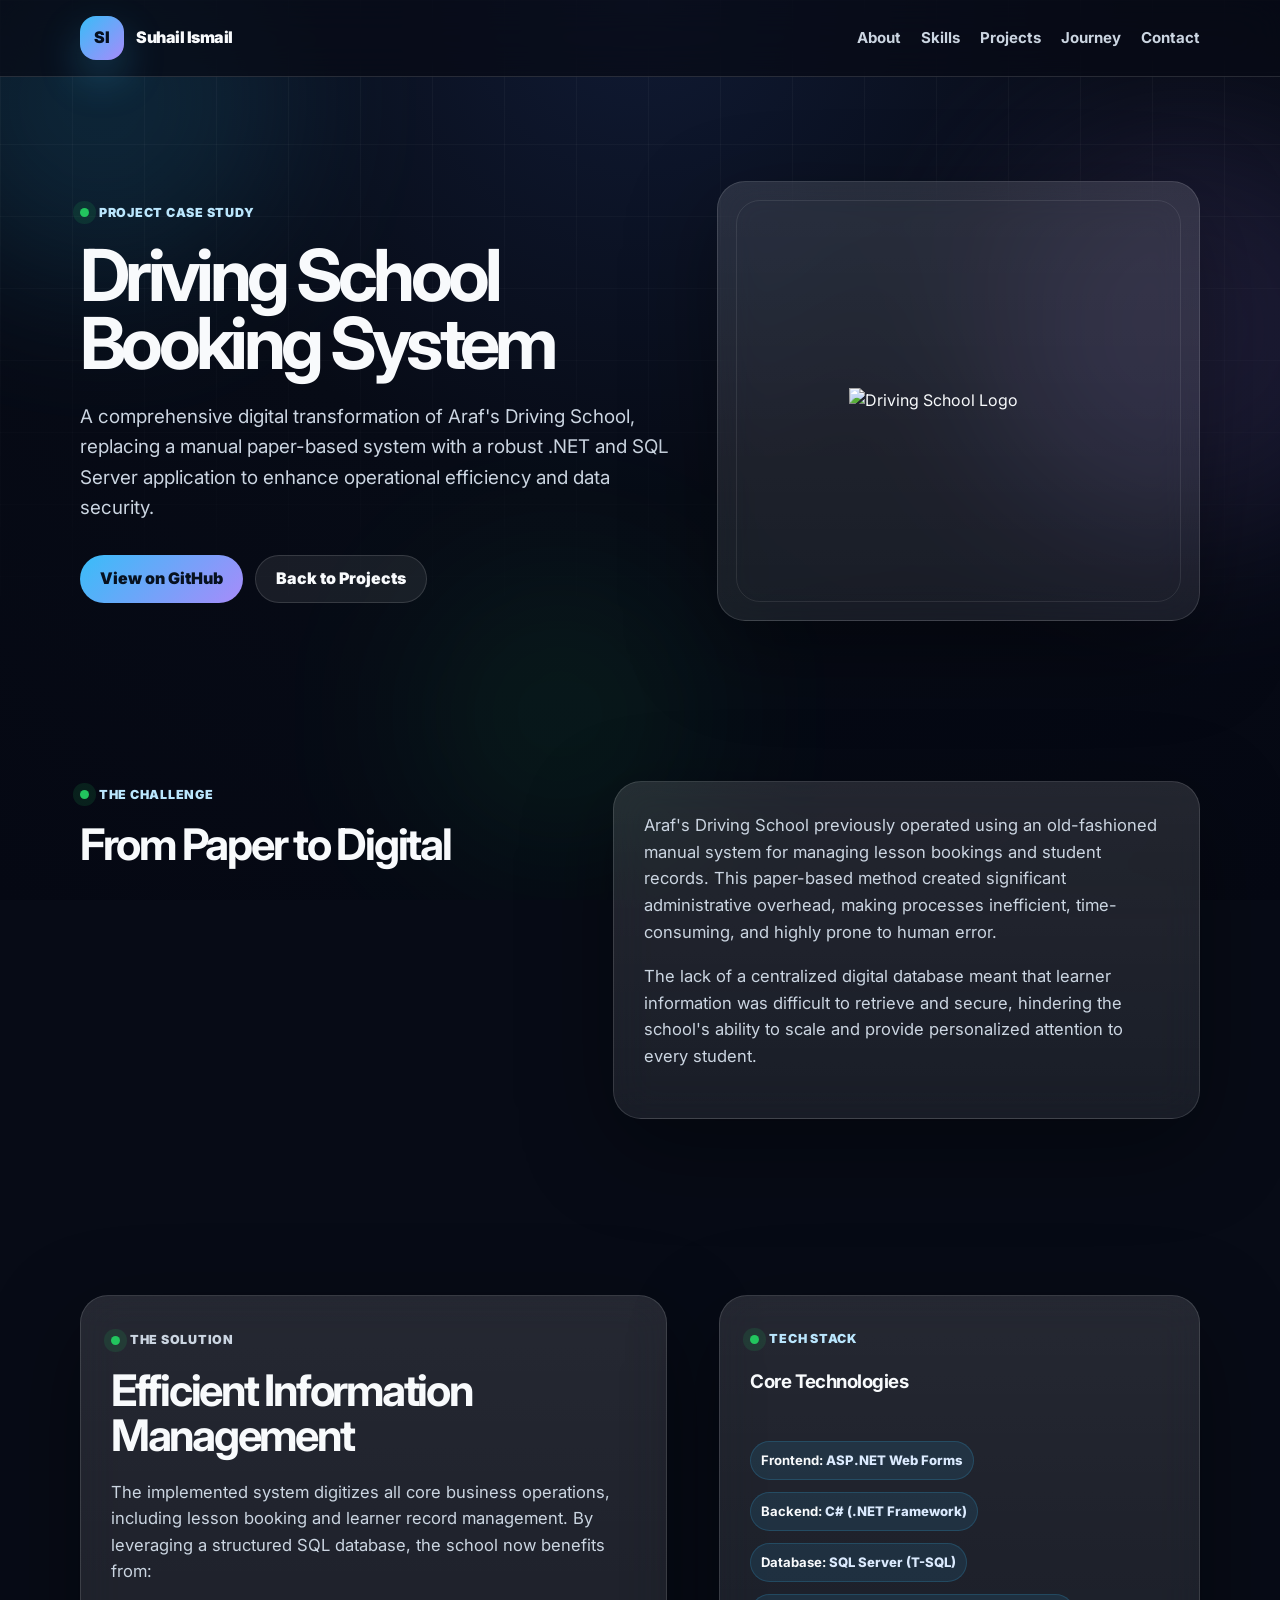
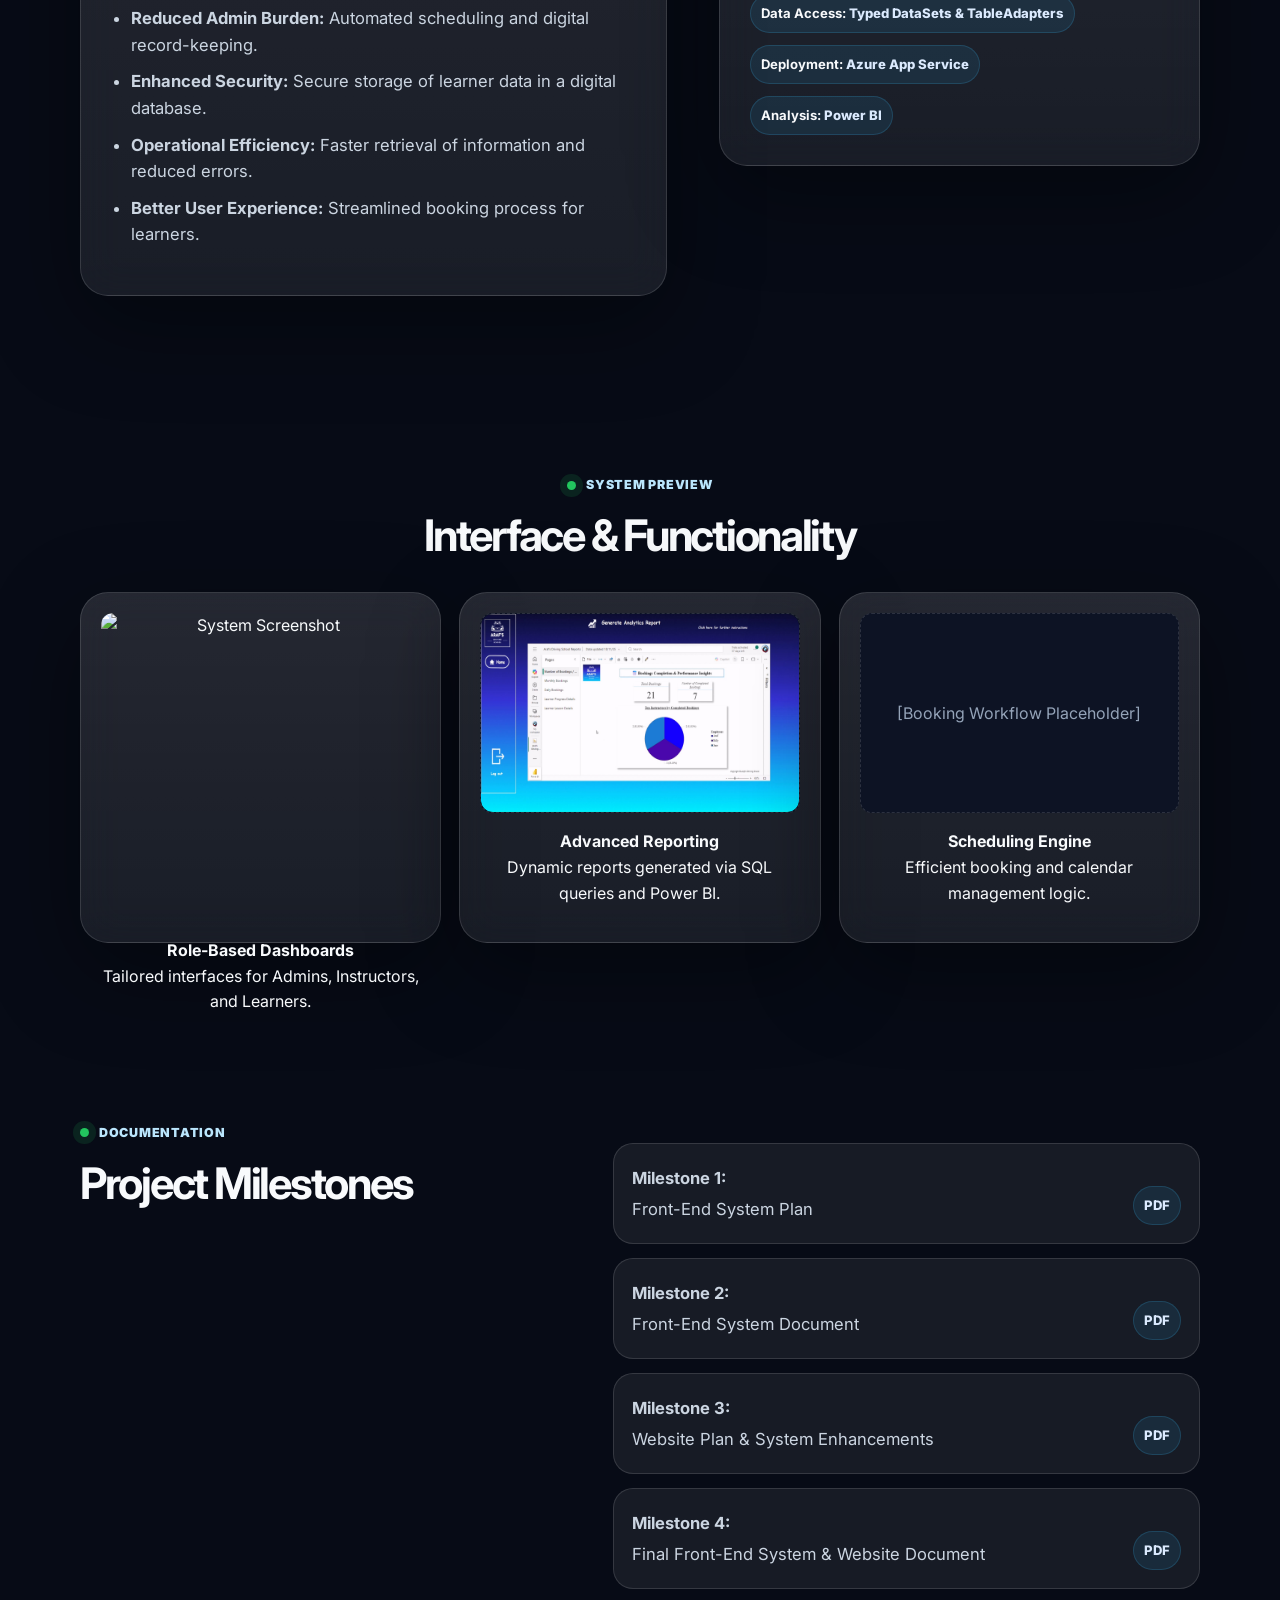
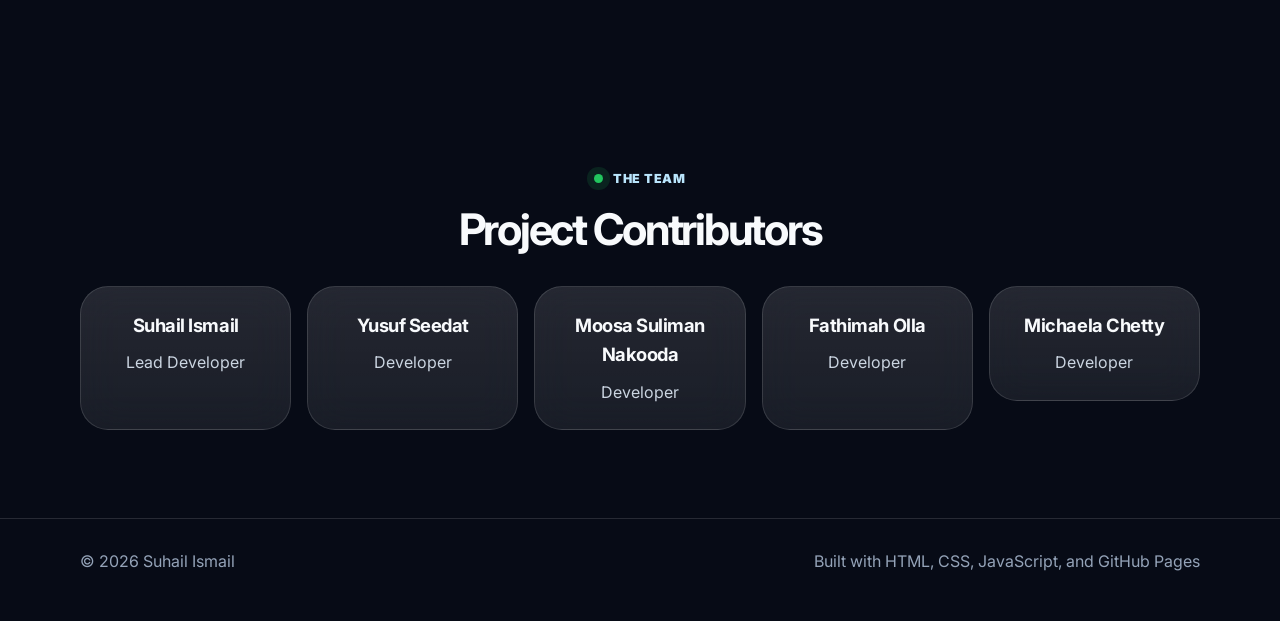
==== commit 02a98c57: "Add LinkedIn link for Michaela Chetty in skills section" ====
--- a/driving-school.html
+++ b/driving-school.html
@@ -256,9 +256,13 @@
         <div class="skills-grid reveal">
           <article class="skill-card glass-card text-center"><h3>Suhail Ismail</h3><p>Lead Developer</p></article>
           <article class="skill-card glass-card text-center"><h3>Yusuf Seedat</h3><p>Developer</p></article>
-          <article class="skill-card glass-card text-center"><h3>Moosa Suliman Nakooda</h3><p>Developer</p></article>
+          <a href="https://www.linkedin.com/in/moosa-suliman-nakooda-008840261/" target="_blank" rel="noopener noreferrer">
+            <article class="skill-card glass-card text-center"><h3>Moosa Suliman Nakooda</h3><p>Developer</p></article>
+          </a>
           <article class="skill-card glass-card text-center"><h3>Fathimah Olla</h3><p>Developer</p></article>
-          <article class="skill-card glass-card text-center"><h3>Michaela Chetty</h3><p>Developer</p></article>
+          <a href="https://www.linkedin.com/in/michaela-chetty-008840261/" target="_blank" rel="noopener noreferrer">
+            <article class="skill-card glass-card text-center"><h3>Michaela Chetty</h3><p>Developer</p></article>
+          </a>
         </div>
       </div>
     </section>
--- a/style.css
+++ b/style.css
@@ -129,6 +129,32 @@
   box-shadow: var(--shadow);
   -webkit-backdrop-filter: blur(20px); /* Safari 9+, iOS 9+ */
   backdrop-filter: blur(20px);
+  transition: transform 0.25s ease, box-shadow 0.25s ease, border-color 0.25s ease, background 0.25s ease;
+}
+.mini-card,
+.skill-card,
+.project-card,
+.preview-card {
+  transition: transform 0.25s ease, box-shadow 0.25s ease, border-color 0.25s ease, background 0.25s ease;
+}
+.mini-card:hover,
+.glass-card:hover,
+.skill-card:hover,
+.project-card:hover,
+.preview-card:hover,
+.visual-card:hover {
+  transform: translateY(-6px);
+  box-shadow: 0 32px 110px rgba(0, 0, 0, 0.35);
+  border-color: rgba(56, 189, 248, 0.18);
+}
+.mini-card:hover {
+  background: rgba(255, 255, 255, 0.095);
+}
+.project-card:hover {
+  background: linear-gradient(180deg, rgba(255, 255, 255, 0.08), rgba(255, 255, 255, 0.045));
+}
+.preview-card:hover {
+  background: rgba(255, 255, 255, 0.08);
 }
 .hero-visual { perspective: 900px; min-width: 0; width: 100%; max-width: 520px; justify-self: end; }
 .visual-card { min-height: 440px; position: relative; padding: 26px; display: grid; align-items: center; transform-style: preserve-3d; overflow: hidden; }
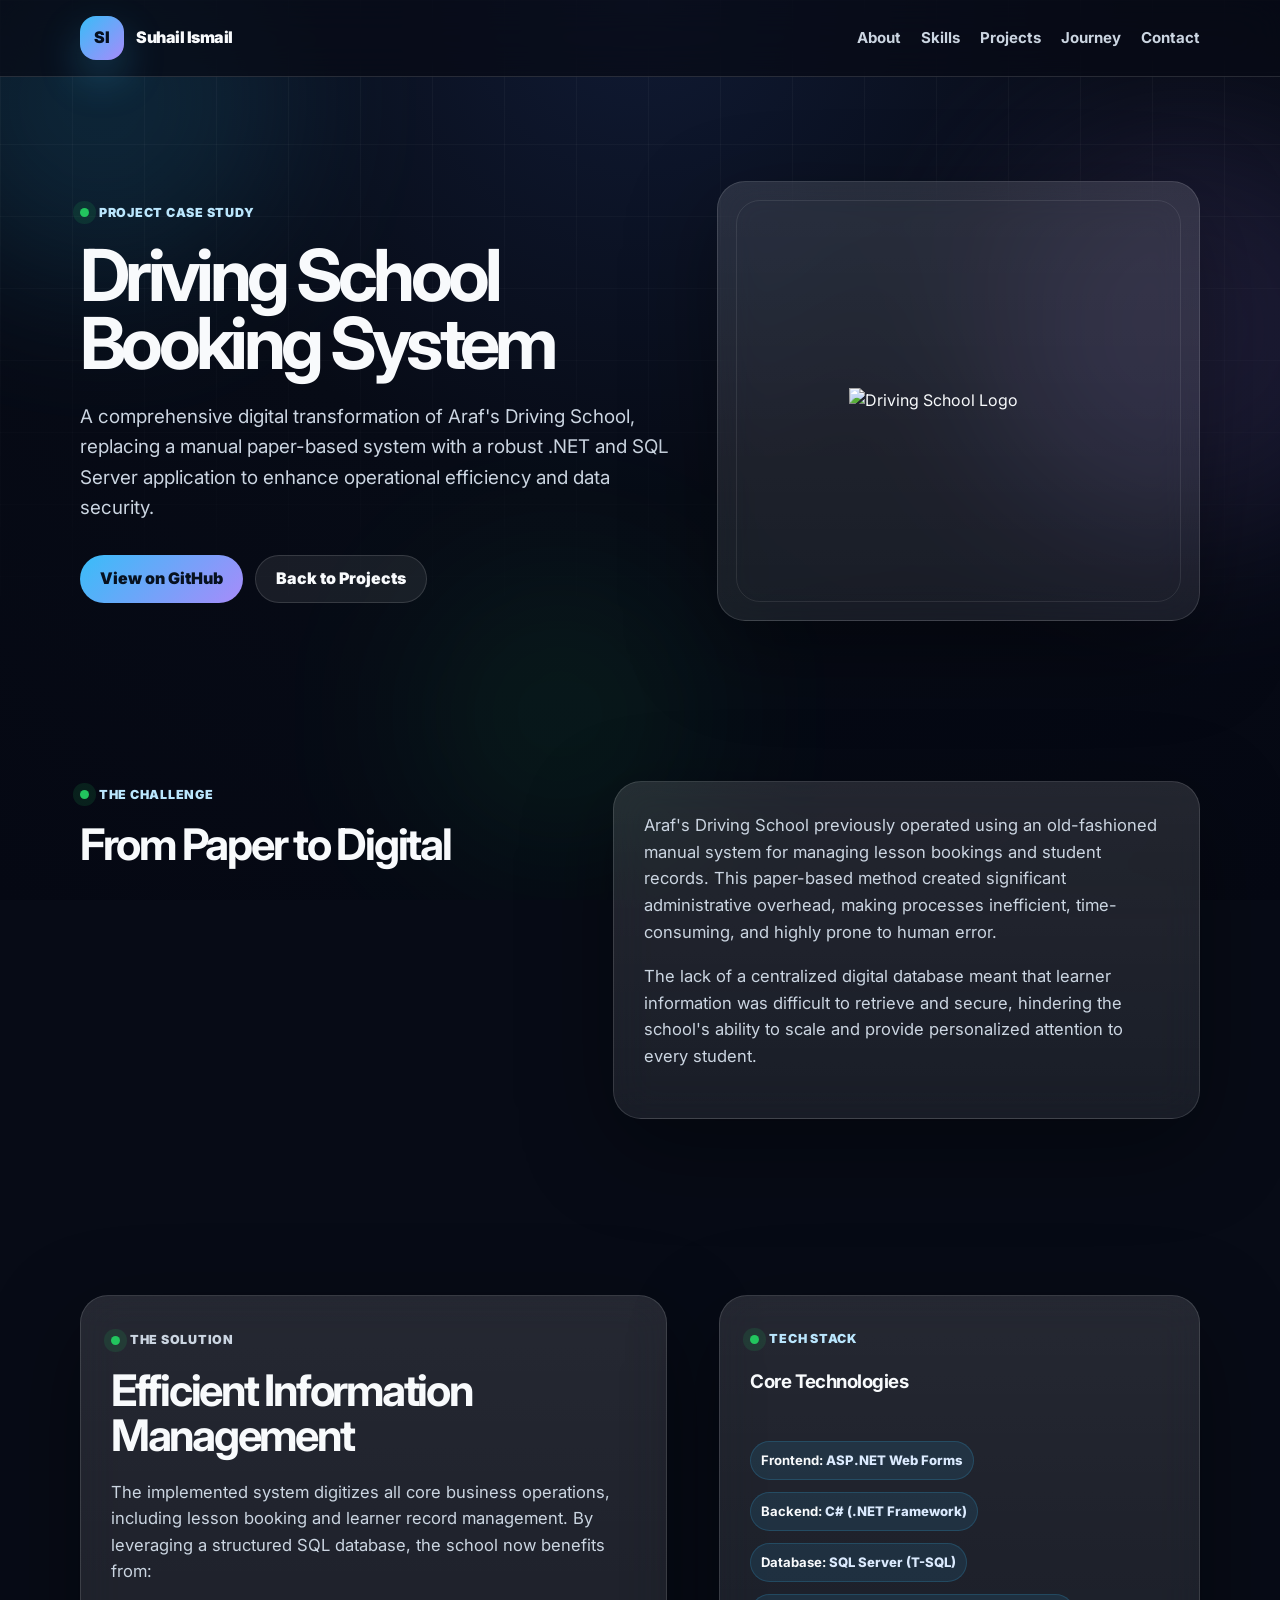
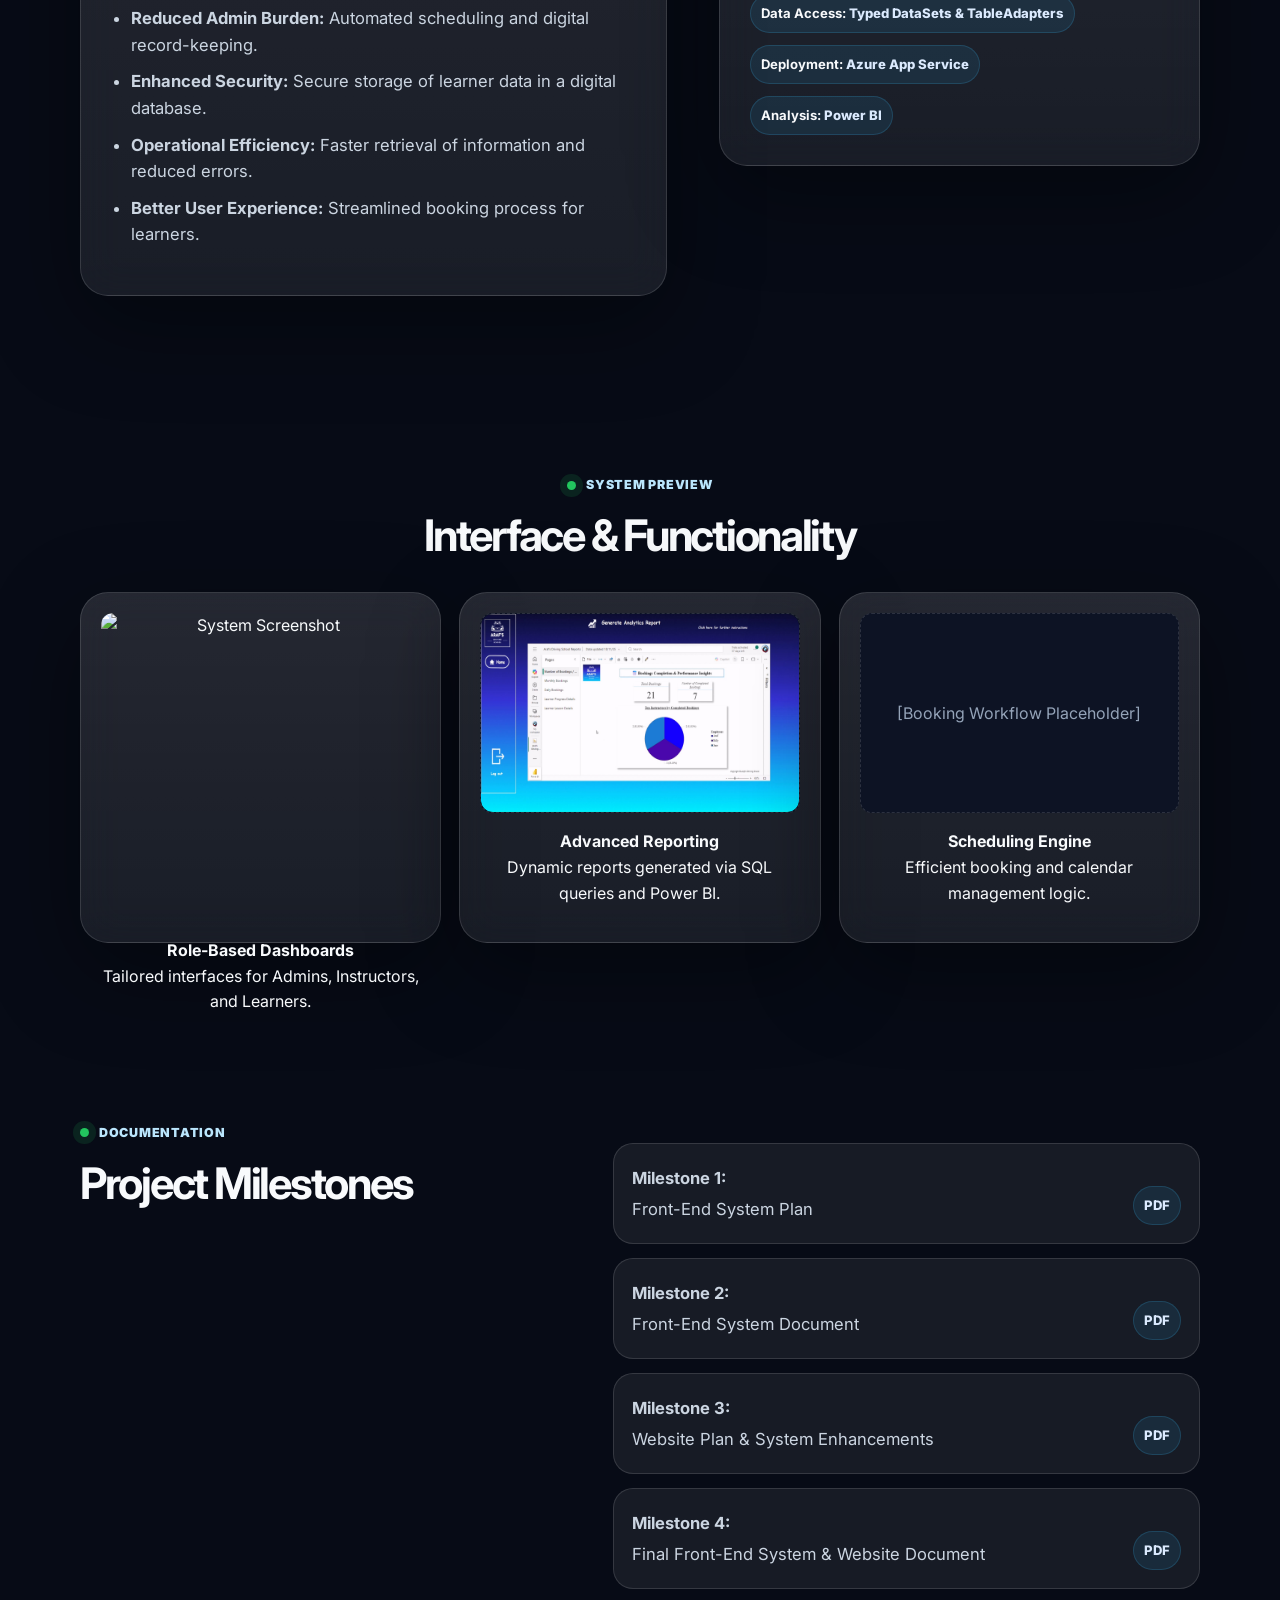
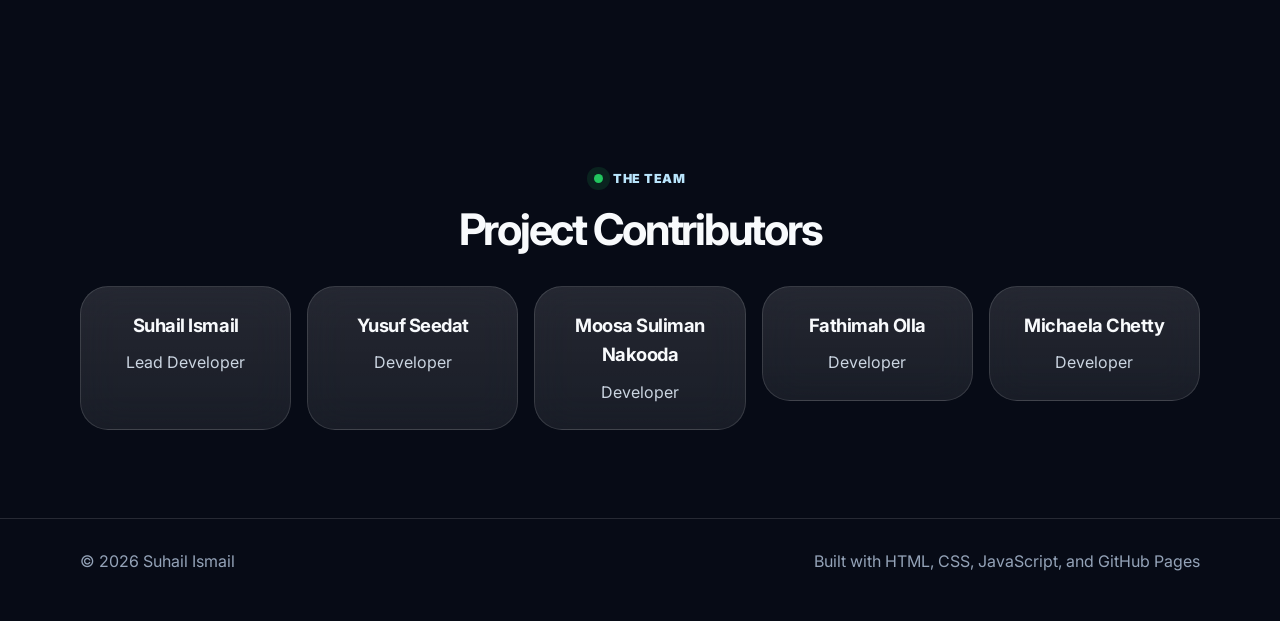
==== commit 99ff687b: "Update LinkedIn link for Fathimah Olla in skills section" ====
--- a/driving-school.html
+++ b/driving-school.html
@@ -259,7 +259,9 @@
           <a href="https://www.linkedin.com/in/moosa-suliman-nakooda-008840261/" target="_blank" rel="noopener noreferrer">
             <article class="skill-card glass-card text-center"><h3>Moosa Suliman Nakooda</h3><p>Developer</p></article>
           </a>
-          <article class="skill-card glass-card text-center"><h3>Fathimah Olla</h3><p>Developer</p></article>
+          <a href="https://www.linkedin.com/in/fathimah-olla-008840261/" target="_blank" rel="noopener noreferrer">
+            <article class="skill-card glass-card text-center"><h3>Fathimah Olla</h3><p>Developer</p></article>
+          </a>
           <a href="https://www.linkedin.com/in/michaela-chetty-008840261/" target="_blank" rel="noopener noreferrer">
             <article class="skill-card glass-card text-center"><h3>Michaela Chetty</h3><p>Developer</p></article>
           </a>
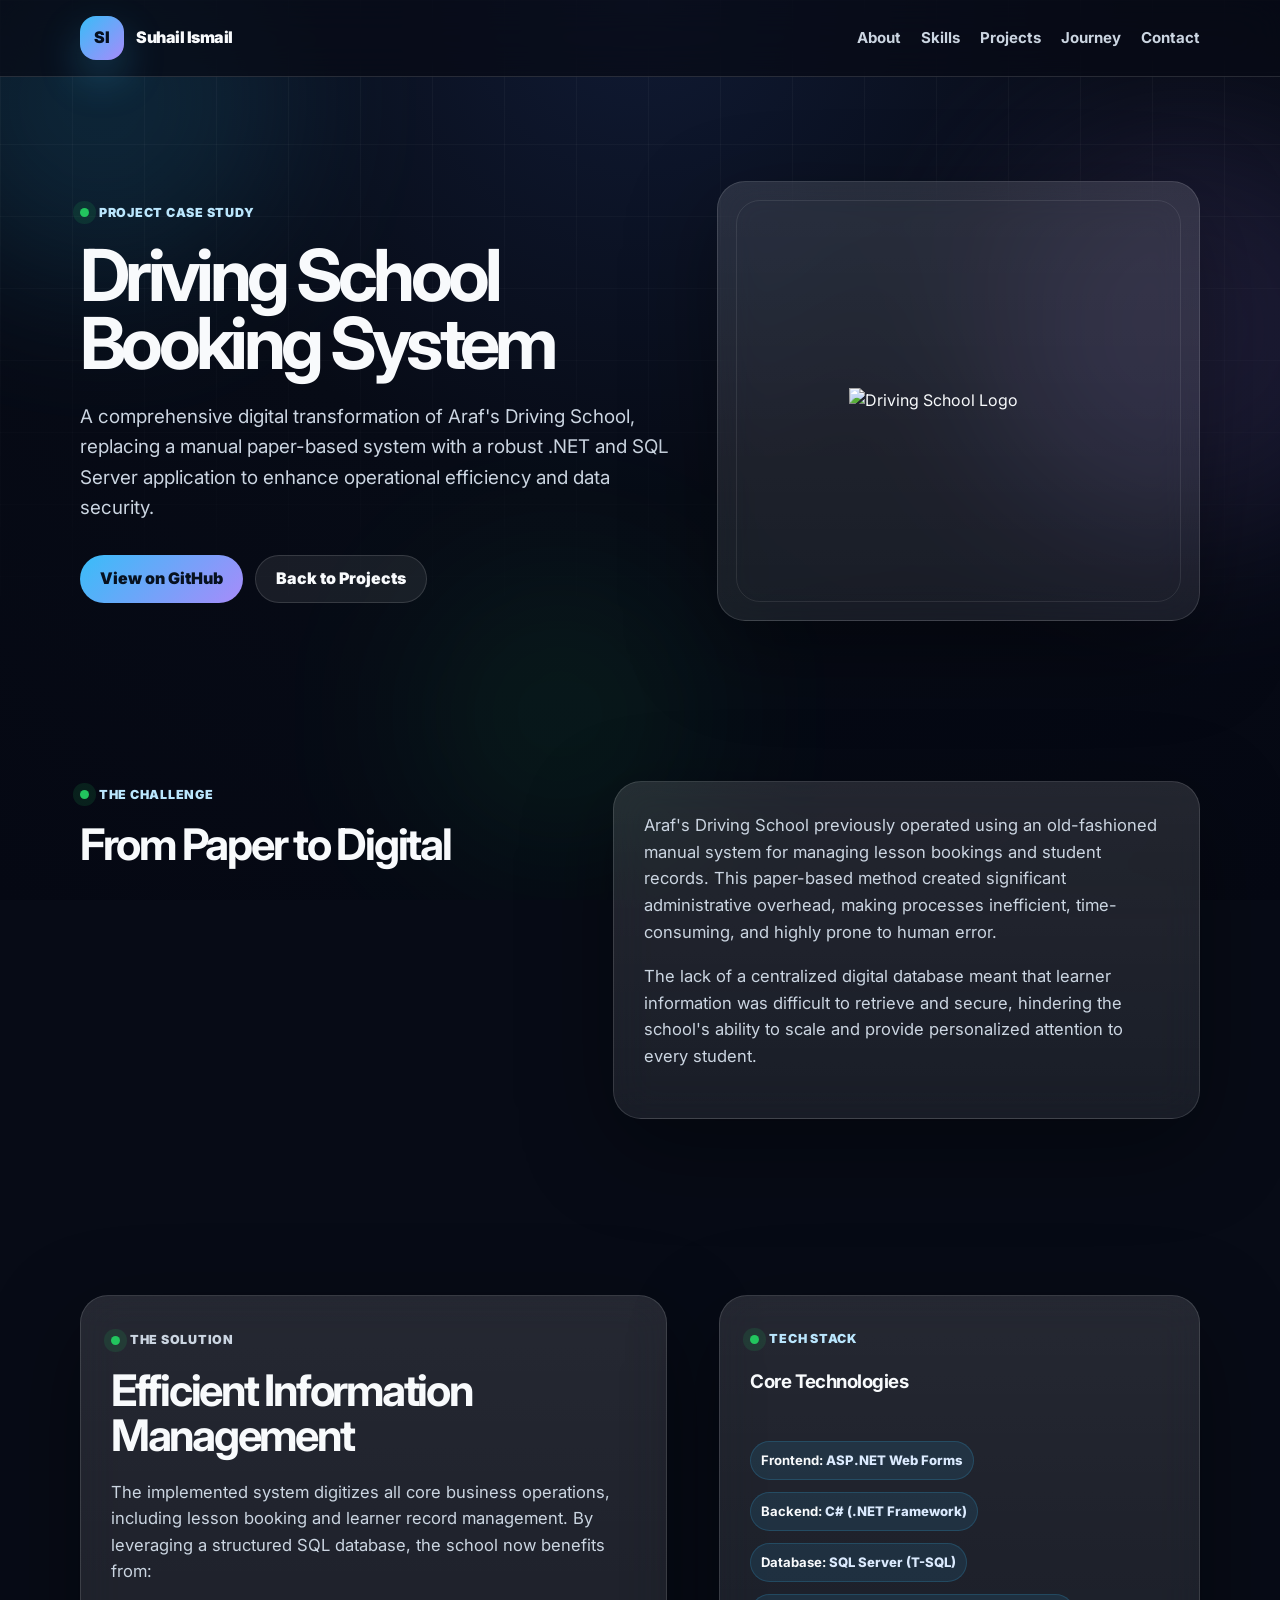
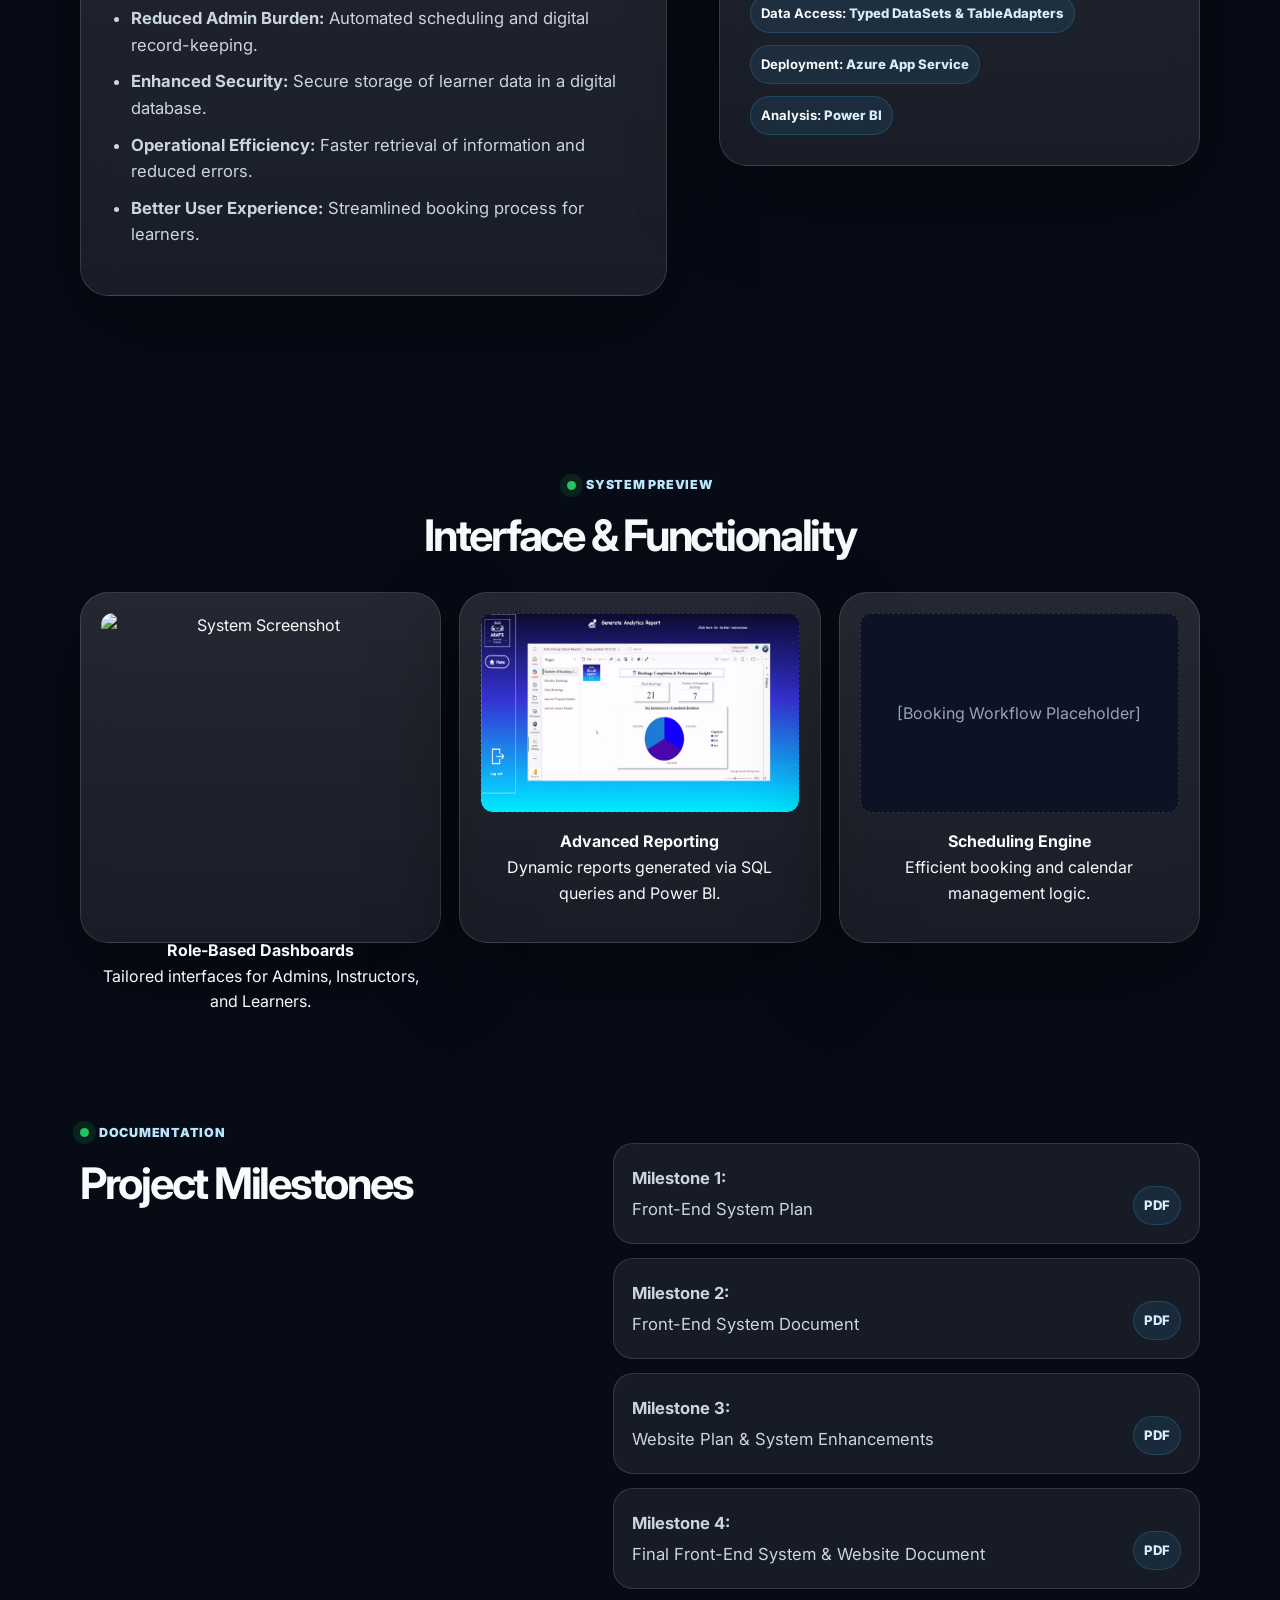
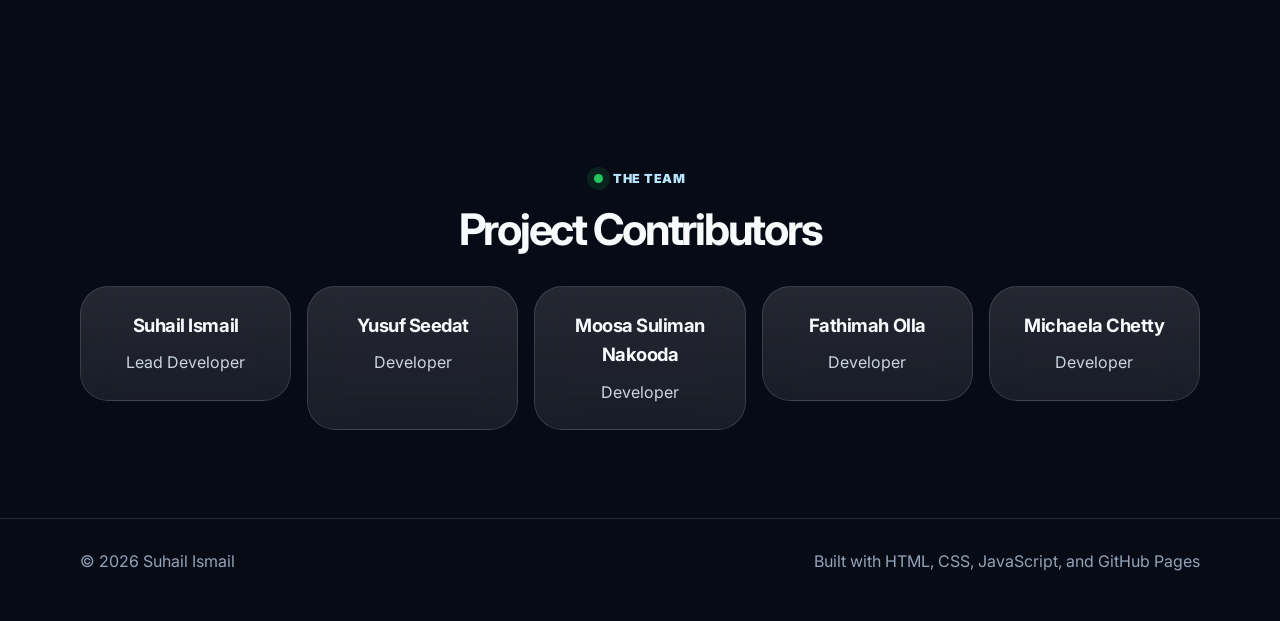
==== commit 1f3f4bc7: "Add links to contributor cards for improved navigation" ====
--- a/driving-school.html
+++ b/driving-school.html
@@ -254,8 +254,10 @@
           <h2>Project Contributors</h2>
         </div>
         <div class="skills-grid reveal">
-          <article class="skill-card glass-card text-center"><h3>Suhail Ismail</h3><p>Lead Developer</p></article>
-          <article class="skill-card glass-card text-center"><h3>Yusuf Seedat</h3><p>Developer</p></article>
+          <a href="https://si0209.github.io/index.html" target="_blank" rel="noopener noreferrer">
+            <article class="skill-card glass-card text-center"><h3>Suhail Ismail</h3><p>Lead Developer</p></article>
+          </a>
+            <article class="skill-card glass-card text-center"><h3>Yusuf Seedat</h3><p>Developer</p></article>
           <a href="https://www.linkedin.com/in/moosa-suliman-nakooda-008840261/" target="_blank" rel="noopener noreferrer">
             <article class="skill-card glass-card text-center"><h3>Moosa Suliman Nakooda</h3><p>Developer</p></article>
           </a>
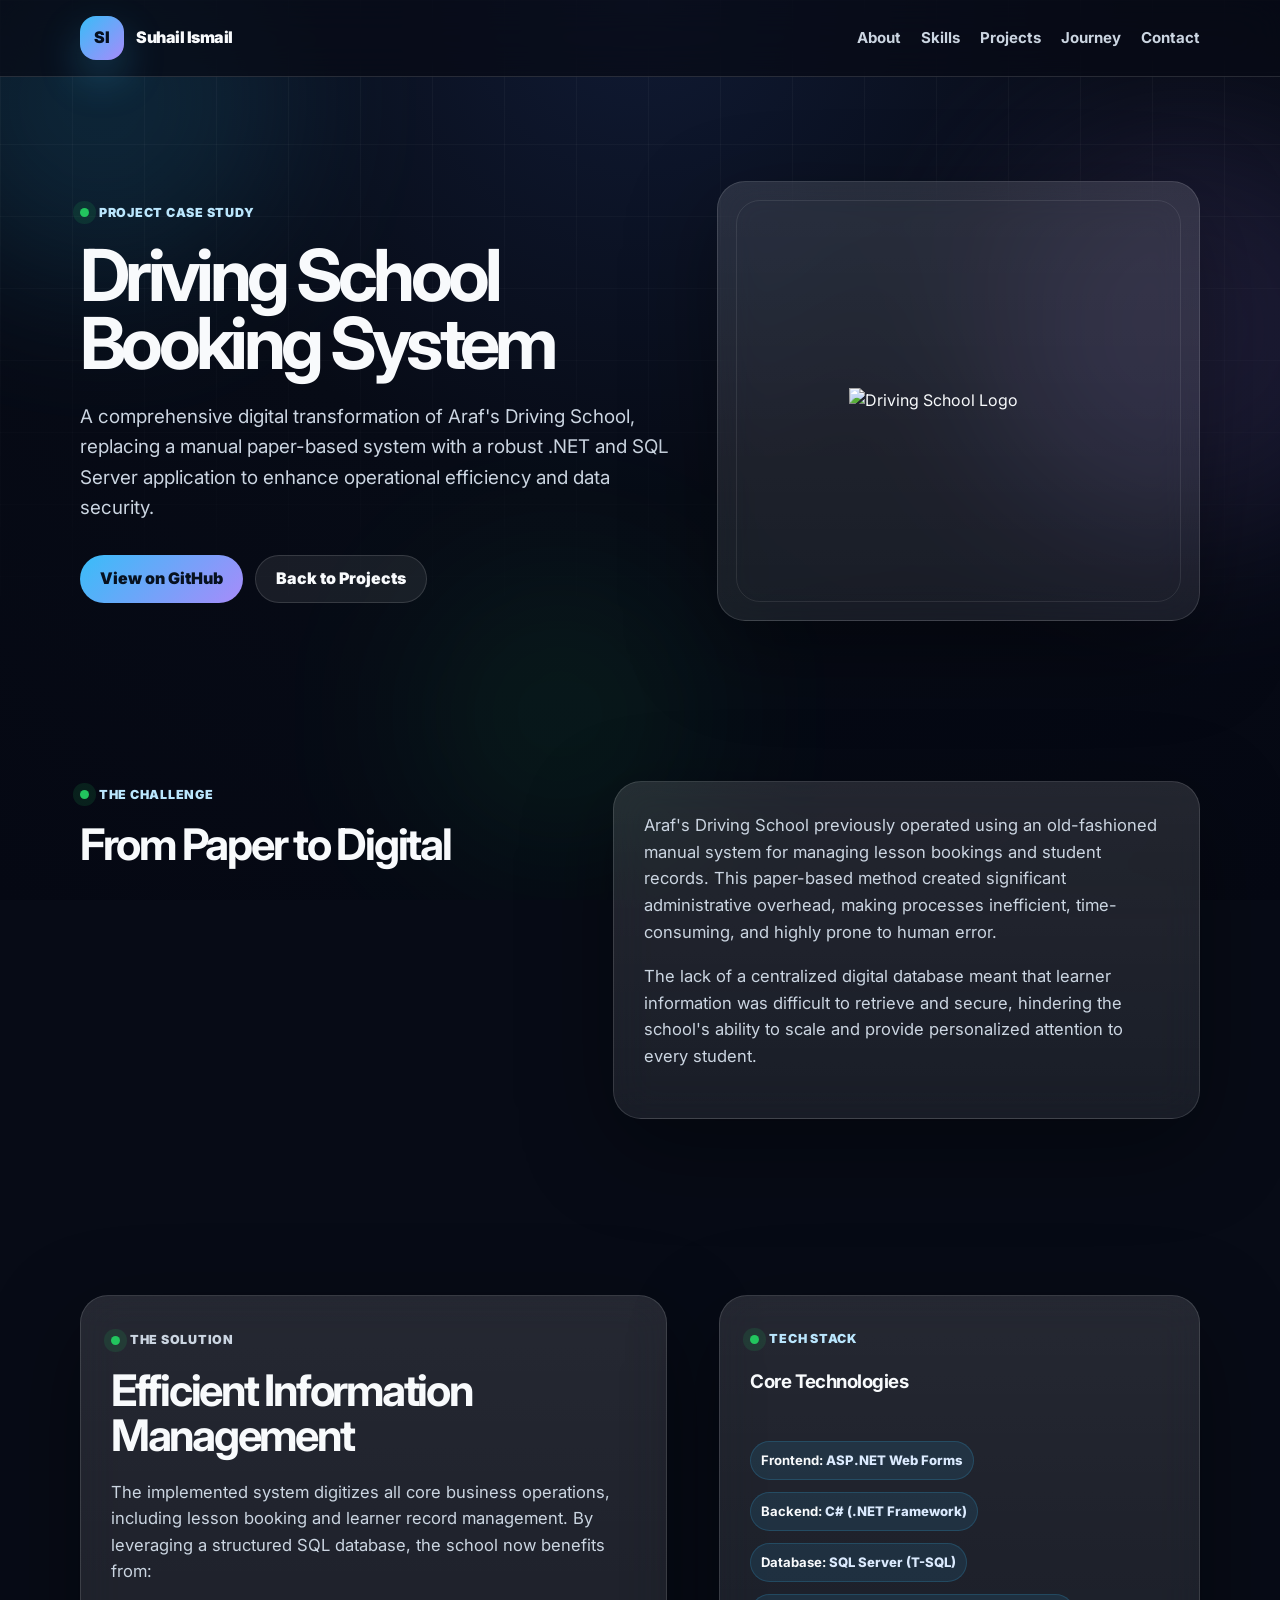
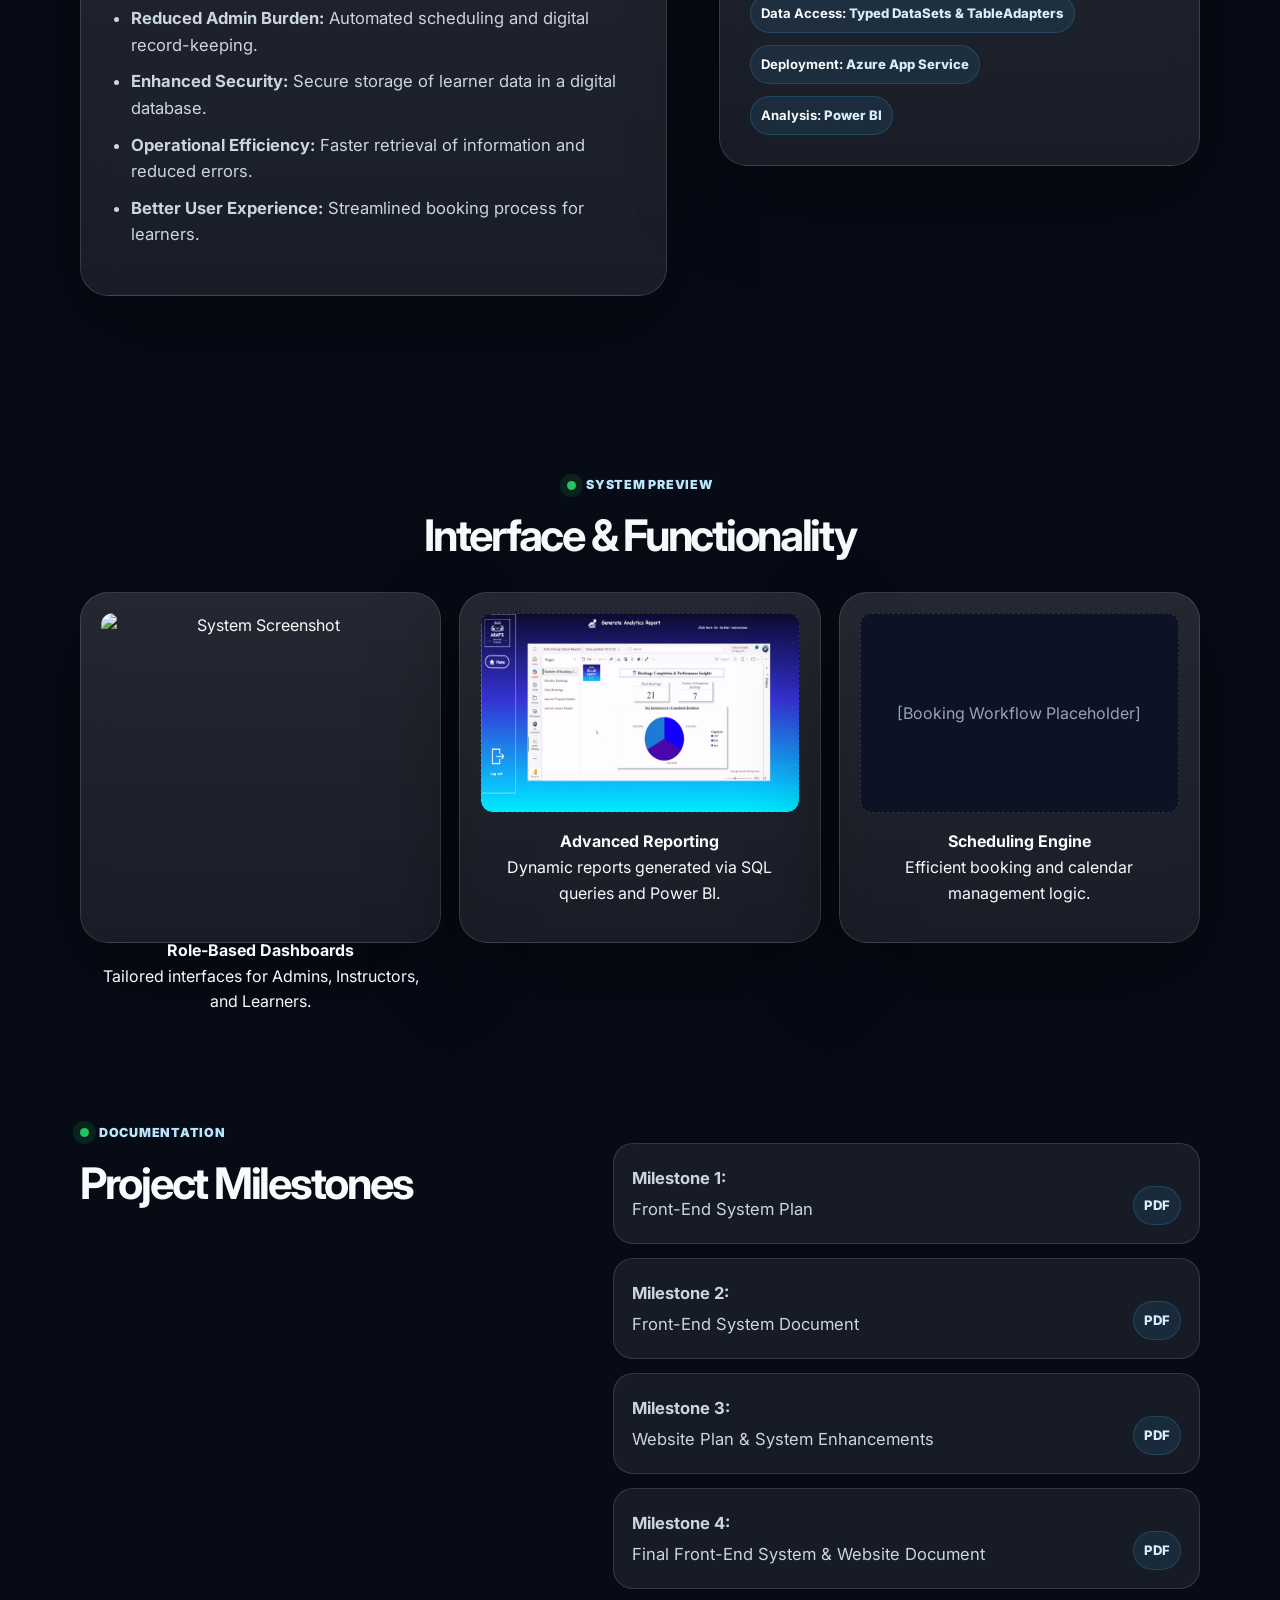
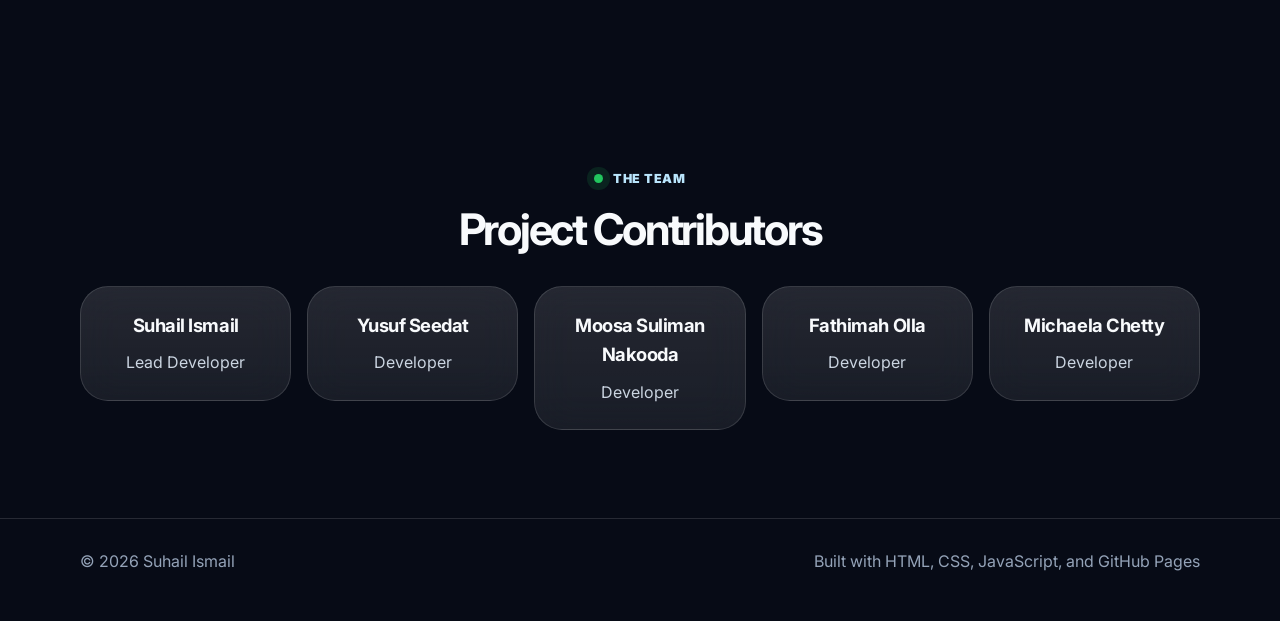
==== commit 88c0f2a7: "Add link to Yusuf Seedat's profile in skills section" ====
--- a/driving-school.html
+++ b/driving-school.html
@@ -257,7 +257,9 @@
           <a href="https://si0209.github.io/index.html" target="_blank" rel="noopener noreferrer">
             <article class="skill-card glass-card text-center"><h3>Suhail Ismail</h3><p>Lead Developer</p></article>
           </a>
+          <a href="https://spectrum-mobile.co.za" target="_blank" rel="noopener noreferrer">
             <article class="skill-card glass-card text-center"><h3>Yusuf Seedat</h3><p>Developer</p></article>
+          </a>
           <a href="https://www.linkedin.com/in/moosa-suliman-nakooda-008840261/" target="_blank" rel="noopener noreferrer">
             <article class="skill-card glass-card text-center"><h3>Moosa Suliman Nakooda</h3><p>Developer</p></article>
           </a>
